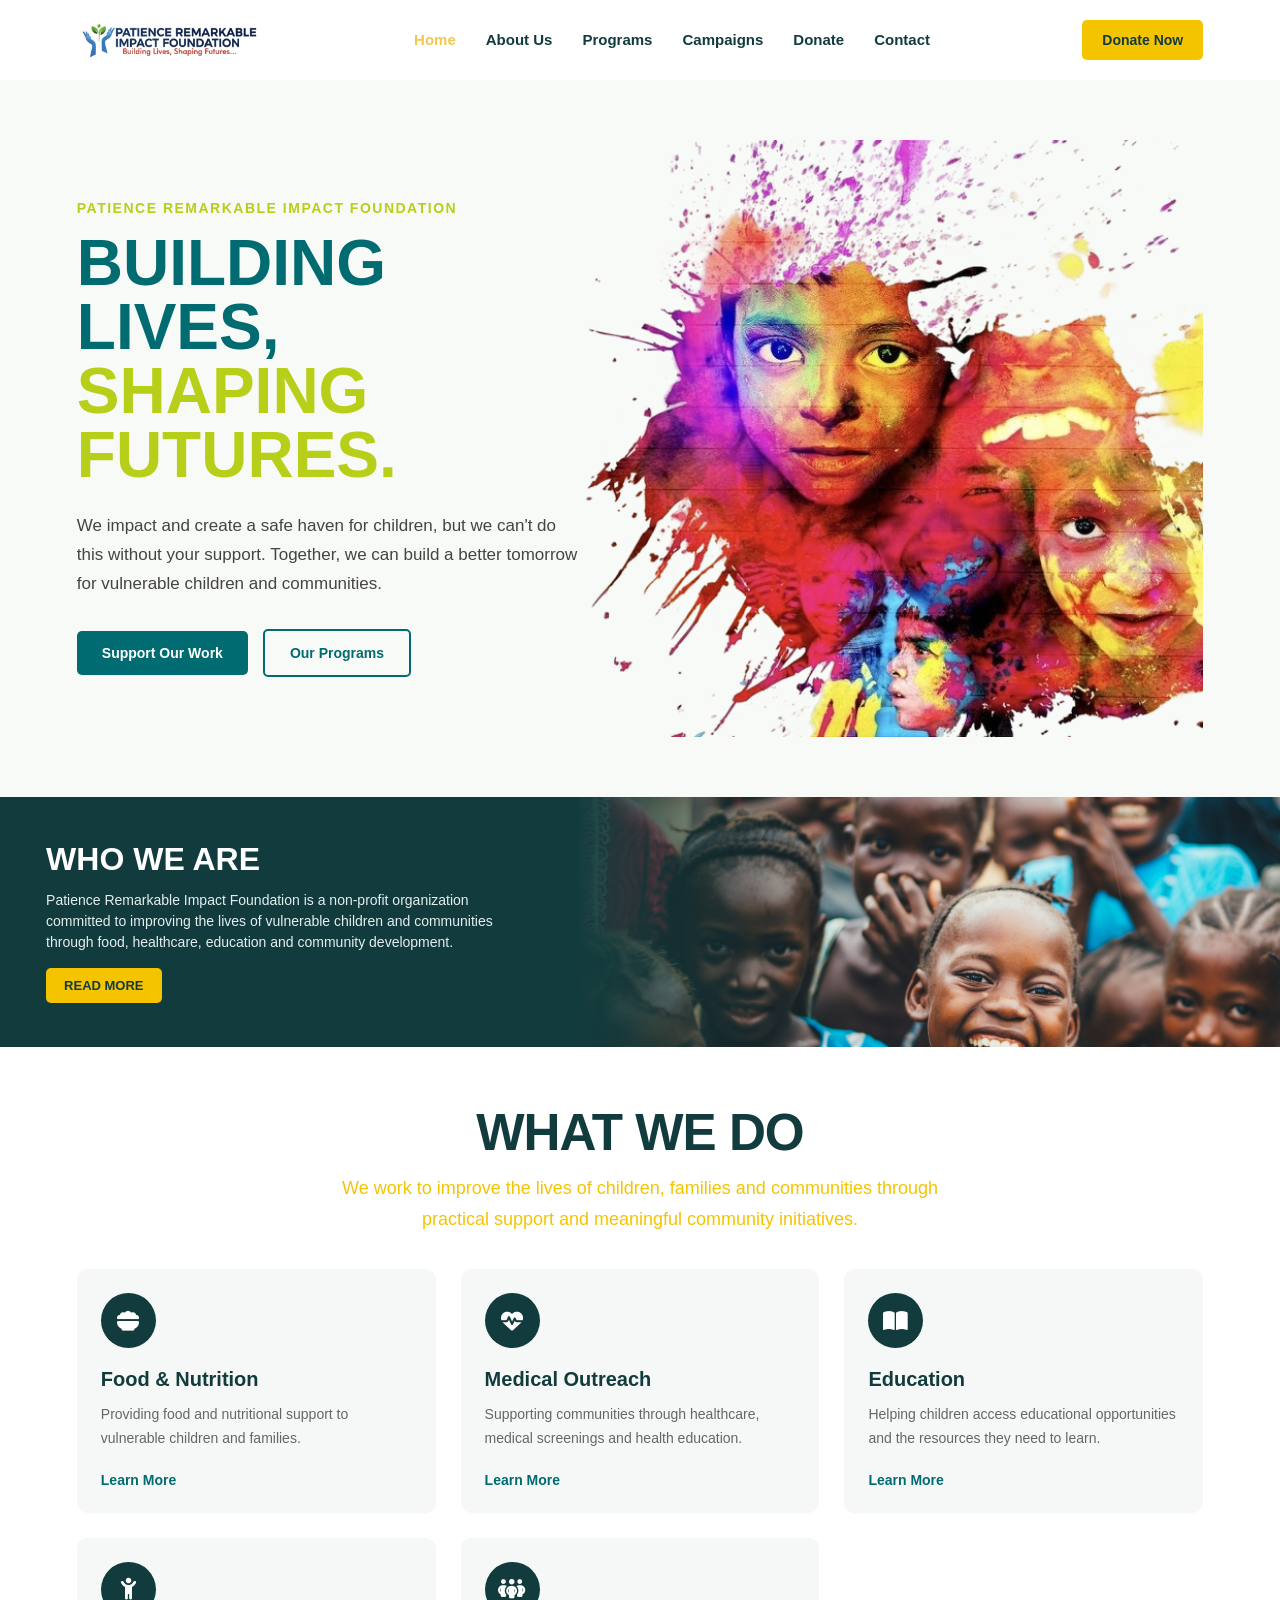
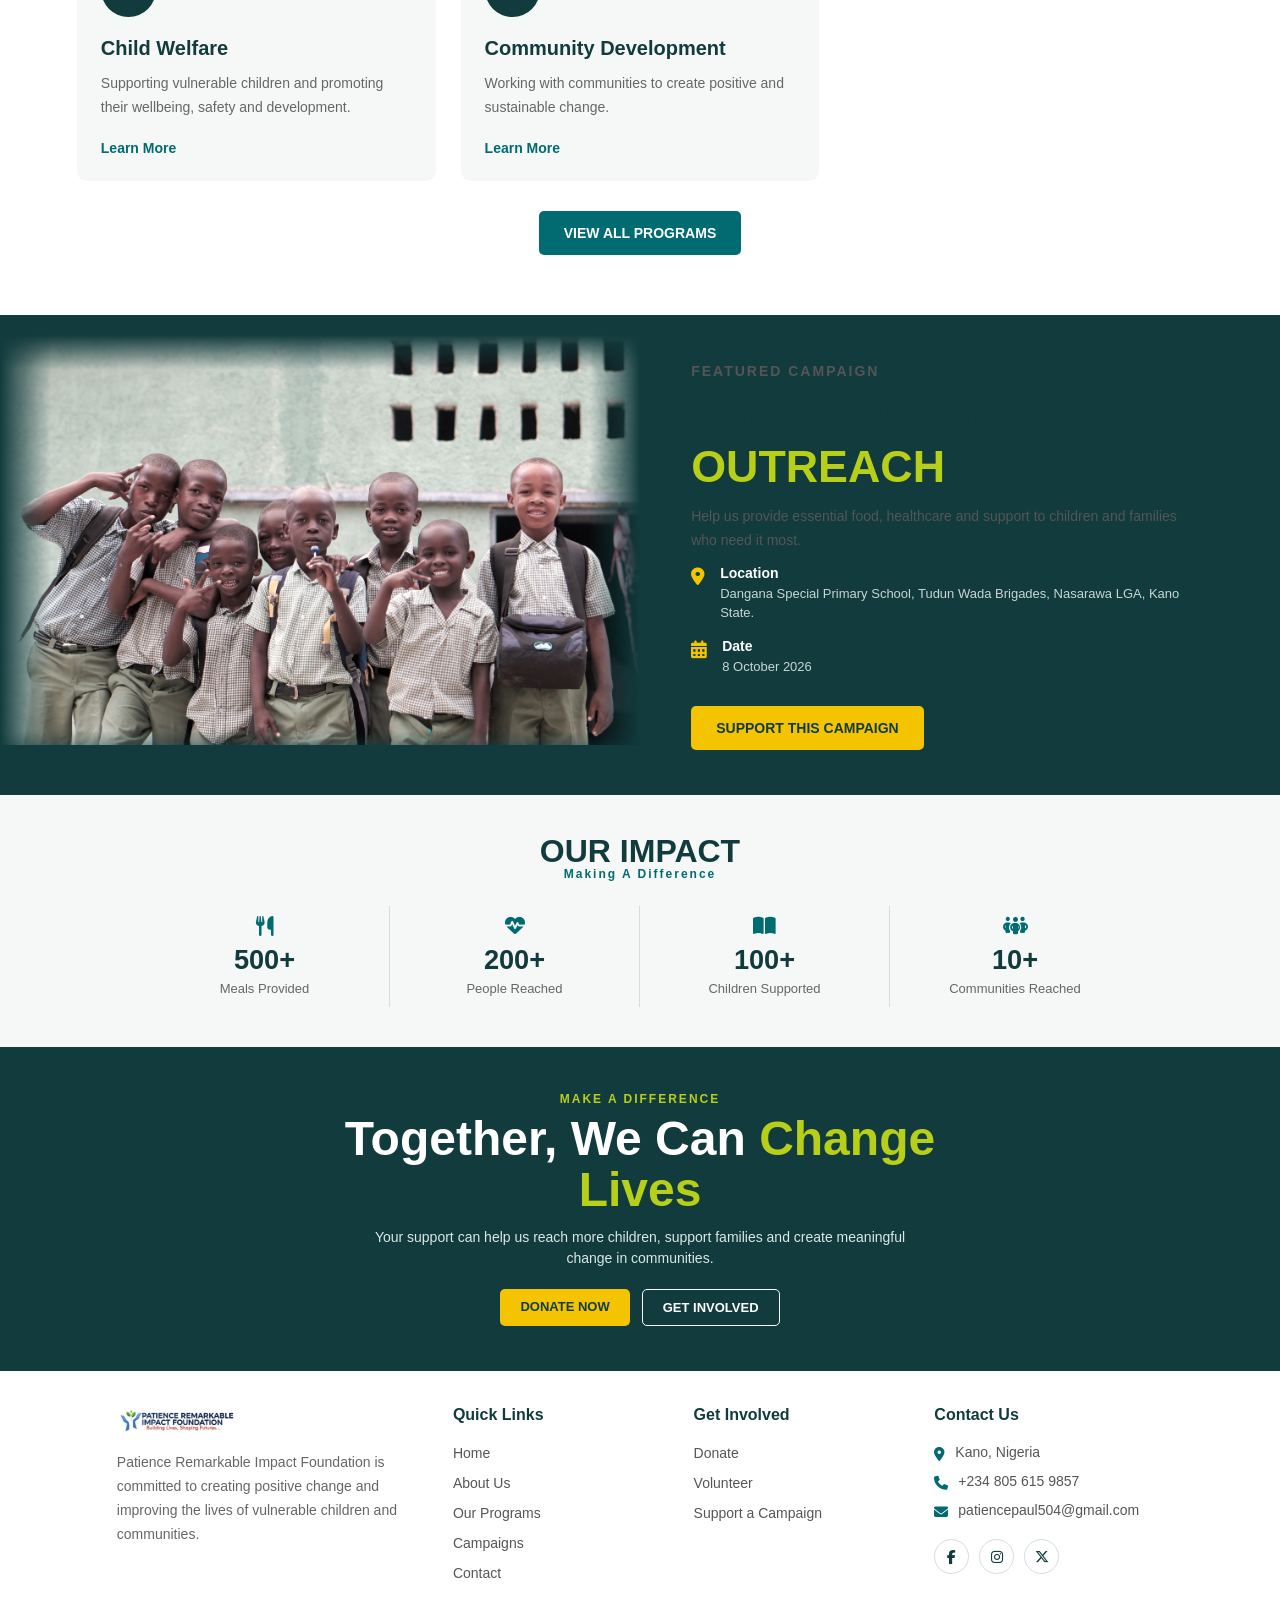
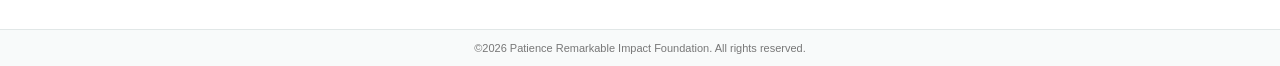
==== index.html @ f5fb13cf "initial website" ====
<!doctype html>
<html lang="en">
  <head>
    <meta charset="UTF-8" />
    <meta name="viewport" content="width=device-width, initial-scale=1.0" />

    <title>Patience Remarkable Impact Foundation</title>

    <meta
      name="description"
      content="Patience Remarkable Impact Foundation works to support vulnerable children and communities through meaningful programs, campaigns, and community initiatives."
    />

    <link rel="stylesheet" href="css/style.css" />

    <link
      rel="stylesheet"
      href="https://cdnjs.cloudflare.com/ajax/libs/font-awesome/6.7.2/css/all.min.css"
    />
  </head>

  <body>
    <header>
      <nav class="navbar">
        <a href="index.html" class="logo">
          <img
            src="images/logo.png"
            alt="Patience Remarkable Impact Foundation logo"
          />
        </a>

        <ul class="nav-links">
          <li><a href="index.html" class="nav-index active">Home</a></li>
          <li><a href="about.html">About Us</a></li>
          <li><a href="programs.html">Programs</a></li>
          <li><a href="campaigns.html">Campaigns</a></li>
          <li><a href="donate.html">Donate</a></li>
          <li><a href="contact.html">Contact</a></li>
        </ul>

        <a href="donate.html" class="donate-btn"> Donate Now </a>

        <button class="menu-toggle" aria-label="Open navigation menu">
          <i class="fa-solid fa-bars"></i>
        </button>
      </nav>
    </header>

    <main>
      <section class="hero">
        <div class="hero-content">
          <p class="hero-subtitle">PATIENCE REMARKABLE IMPACT FOUNDATION</p>

          <h1>
            Building Lives,<br />
            <span>Shaping Futures.</span>
          </h1>

          <p class="hero-text">
            We impact and create a safe haven for children, but we can't do this
            without your support. Together, we can build a better tomorrow for
            vulnerable children and communities.
          </p>

          <div class="hero-buttons">
            <a href="donate.html" class="btn btn-primary"> Support Our Work </a>

            <a href="programs.html" class="btn btn-secondary"> Our Programs </a>
          </div>
        </div>

        <div class="hero-image">
          <img
            src="images/hero-children.png"
            alt="Children supported by Patience Remarkable Impact Foundation"
          />
        </div>
      </section>

      <section class="about-preview">
        <div class="about-content">
          <h2>WHO WE ARE</h2>

          <p>
            Patience Remarkable Impact Foundation is a non-profit organization
            committed to improving the lives of vulnerable children and
            communities through food, healthcare, education and community
            development.
          </p>

          <a href="about.html" class="btn about-btn"> READ MORE </a>
        </div>

        <div class="about-image">
          <img
            src="images/about-children.jpg"
            alt="Children supported by Patience Remarkable Impact Foundation"
          />
        </div>
      </section>
      <section class="programs-preview">
        <div class="section-heading">
          <h2>WHAT WE DO</h2>

          <p>
            We work to improve the lives of children, families and communities
            through practical support and meaningful community initiatives.
          </p>
        </div>

        <div class="programs-grid">
          <article class="program-card">
            <div class="program-icon">
              <i class="fa-solid fa-bowl-food"></i>
            </div>

            <h3>Food & Nutrition</h3>

            <p>
              Providing food and nutritional support to vulnerable children and
              families.
            </p>

            <a href="programs.html"> Learn More </a>
          </article>

          <article class="program-card">
            <div class="program-icon">
              <i class="fa-solid fa-heart-pulse"></i>
            </div>

            <h3>Medical Outreach</h3>

            <p>
              Supporting communities through healthcare, medical screenings and
              health education.
            </p>

            <a href="programs.html"> Learn More </a>
          </article>

          <article class="program-card">
            <div class="program-icon">
              <i class="fa-solid fa-book-open"></i>
            </div>

            <h3>Education</h3>

            <p>
              Helping children access educational opportunities and the
              resources they need to learn.
            </p>

            <a href="programs.html"> Learn More </a>
          </article>

          <article class="program-card">
            <div class="program-icon">
              <i class="fa-solid fa-child-reaching"></i>
            </div>

            <h3>Child Welfare</h3>

            <p>
              Supporting vulnerable children and promoting their wellbeing,
              safety and development.
            </p>

            <a href="programs.html"> Learn More </a>
          </article>

          <article class="program-card">
            <div class="program-icon">
              <i class="fa-solid fa-people-group"></i>
            </div>

            <h3>Community Development</h3>

            <p>
              Working with communities to create positive and sustainable
              change.
            </p>

            <a href="programs.html"> Learn More </a>
          </article>
        </div>

        <div class="programs-button">
          <a href="programs.html" class="btn btn-primary">
            VIEW ALL PROGRAMS
          </a>
        </div>
      </section>
      <section class="campaign-preview">
        <div class="campaign-image">
          <img
            src="images/outreach.jpg"
            alt="Patience Remarkable Impact Foundation outreach"
          />
        </div>

        <div class="campaign-content">
          <p class="campaign-label">FEATURED CAMPAIGN</p>

          <h2>
            Food & Medical
            <span>Outreach</span>
          </h2>

          <p>
            Help us provide essential food, healthcare and support to children
            and families who need it most.
          </p>

          <div class="campaign-details">
            <div class="campaign-detail">
              <i class="fa-solid fa-location-dot"></i>

              <div>
                <strong>Location</strong>
                <p>
                  Dangana Special Primary School, Tudun Wada Brigades, Nasarawa
                  LGA, Kano State.
                </p>
              </div>
            </div>

            <div class="campaign-detail">
              <i class="fa-solid fa-calendar-days"></i>

              <div>
                <strong>Date</strong>
                <p>8 October 2026</p>
              </div>
            </div>
          </div>

          <a href="donate.html" class="btn campaign-btn">
            SUPPORT THIS CAMPAIGN
          </a>
        </div>
      </section>

      <section class="impact-section">
        <div class="impact-heading">
          <h2>OUR IMPACT</h2>

          <p>Making A Difference</p>
        </div>

        <div class="impact-stats">
          <div class="impact-stat">
            <i class="fa-solid fa-utensils"></i>

            <h3>500+</h3>

            <span>Meals Provided</span>
          </div>

          <div class="impact-stat">
            <i class="fa-solid fa-heart-pulse"></i>

            <h3>200+</h3>

            <span>People Reached</span>
          </div>

          <div class="impact-stat">
            <i class="fa-solid fa-book-open"></i>

            <h3>100+</h3>

            <span>Children Supported</span>
          </div>

          <div class="impact-stat">
            <i class="fa-solid fa-people-group"></i>

            <h3>10+</h3>

            <span>Communities Reached</span>
          </div>
        </div>
      </section>

      <section class="cta-section">
        <div class="cta-content">
          <p class="cta-label">MAKE A DIFFERENCE</p>

          <h2>
            Together, We Can
            <span>Change Lives</span>
          </h2>

          <p>
            Your support can help us reach more children, support families and
            create meaningful change in communities.
          </p>

          <div class="cta-buttons">
            <a href="donate.html" class="btn cta-primary"> DONATE NOW </a>

            <a href="contact.html" class="btn cta-secondary"> GET INVOLVED </a>
          </div>
        </div>
      </section>
    </main>

    <footer class="footer">
      <div class="footer-container">
        <!-- ABOUT -->
        <div class="footer-column footer-about">
          <img
            src="images/logo.png"
            alt="Patience Remarkable Impact Foundation"
            class="footer-logo"
          />

          <p>
            Patience Remarkable Impact Foundation is committed to creating
            positive change and improving the lives of vulnerable children and
            communities.
          </p>
        </div>

        <!-- QUICK LINKS -->
        <div class="footer-column">
          <h3>Quick Links</h3>

          <ul>
            <li>
              <a href="index.html">Home</a>
            </li>

            <li>
              <a href="about.html">About Us</a>
            </li>

            <li>
              <a href="programs.html">Our Programs</a>
            </li>

            <li>
              <a href="campaigns.html">Campaigns</a>
            </li>

            <li>
              <a href="contact.html">Contact</a>
            </li>
          </ul>
        </div>

        <!-- GET INVOLVED -->
        <div class="footer-column">
          <h3>Get Involved</h3>

          <ul>
            <li>
              <a href="donate.html">Donate</a>
            </li>

            <li>
              <a href="contact.html">Volunteer</a>
            </li>

            <li>
              <a href="campaigns.html">Support a Campaign</a>
            </li>
          </ul>
        </div>

        <!-- CONTACT -->
        <div class="footer-column">
          <h3>Contact Us</h3>

          <div class="footer-contact">
            <p>
              <i class="fa-solid fa-location-dot"></i>
              Kano, Nigeria
            </p>

            <p>
              <i class="fa-solid fa-phone"></i>
              +234 805 615 9857
            </p>

            <p>
              <i class="fa-solid fa-envelope"></i>
              patiencepaul504@gmail.com
            </p>
          </div>

          <div class="social-links">
            <a href="#" aria-label="Facebook">
              <i class="fa-brands fa-facebook-f"></i>
            </a>

            <a
              href="https://www.instagram.com/thepatienceimpactfoundation?utm_source=qr"
              aria-label="Instagram"
            >
              <i class="fa-brands fa-instagram"></i>
            </a>

            <a href="#" aria-label="Twitter">
              <i class="fa-brands fa-x-twitter"></i>
            </a>
          </div>
        </div>
      </div>

      <!-- COPYRIGHT -->

      <div class="footer-bottom">
        <p>
          ©<span id="current-year"> </span> Patience Remarkable Impact
          Foundation. All rights reserved.
        </p>
      </div>
    </footer>

    <script src="js/script.js"></script>
  </body>
</html>
---- css/style.css ----
/* ================================
   RESET
================================ */

* {
  margin: 0;
  padding: 0;
  box-sizing: border-box;
}

html {
  scroll-behavior: smooth;
}
body {
  font-family: Arial, sans-serif;
  color: #123b3d;
  background-color: #ffffff;
  padding-top: 80px;

  width: 100%;
  min-height: 100vh;

  overflow-x: hidden;
}

a {
  text-decoration: none;
  color: inherit;
}

button,
input,
textarea {
  font: inherit;
}

ul {
  list-style: none;
}

/* ================================
   NAVBAR
================================ */

.navbar {
  width: 100%;
  min-height: 80px;

  display: flex;
  align-items: center;
  justify-content: space-between;

  padding: 10px 6%;

  background-color: #ffffff;
  position: fixed;
  z-index: 1000;
  top: 0;
  left: 0;
}

/* LOGO */

.logo img {
  width: 185px;
  height: auto;
  display: block;
}

/* NAVIGATION LINKS */

.nav-links {
  display: flex;
  align-items: center;
  gap: 30px;
}

.nav-links a {
  font-size: 15px;
  font-weight: 600;
  color: #123b3d;

  transition: color 0.3s ease;
}

.nav-links a:hover {
  color: #b8cf19;
}

.nav-links a.active {
  color: #f2c94c;
}

/* DONATE BUTTON */

.donate-btn {
  padding: 12px 20px;

  background-color: #f5c400;
  color: #123b3d;

  font-size: 14px;
  font-weight: 700;

  border-radius: 5px;

  transition: 0.3s ease;
}

.donate-btn:hover {
  background-color: #123b3d;
  color: #ffffff;
}

/* ================================
   HERO SECTION
================================ */

.hero {
  min-height: 650px;

  display: grid;
  grid-template-columns: 45% 55%;
  align-items: center;

  padding: 60px 6%;

  background-color: #f8faf7;

  overflow: hidden;
}

/* HERO CONTENT */

.hero-content {
  max-width: 600px;
}

.hero-subtitle {
  margin-bottom: 15px;

  color: #b8cf19;

  font-size: 14px;
  font-weight: 700;
  letter-spacing: 1.5px;
}

.hero h1 {
  margin-bottom: 25px;

  color: #006b70;

  font-size: clamp(3rem, 5vw, 5rem);
  line-height: 1;
  text-transform: uppercase;
}

.hero h1 span {
  color: #b8cf19;
}

.hero-text {
  max-width: 520px;

  margin-bottom: 30px;

  color: #444;

  font-size: 17px;
  line-height: 1.7;
}

/* HERO BUTTONS */

.hero-buttons {
  display: flex;
  gap: 15px;
  align-items: center;
}

.btn {
  display: inline-block;

  padding: 14px 25px;

  border-radius: 5px;

  font-size: 14px;
  font-weight: 700;

  transition: 0.3s ease;
}

.btn-primary {
  background-color: #006b70;
  color: #ffffff;
}

.btn-primary:hover {
  background-color: #123b3d;
}

.btn-secondary {
  border: 2px solid #006b70;
  color: #006b70;
}

.btn-secondary:hover {
  background-color: #006b70;
  color: #ffffff;
}

/* HERO IMAGE */

.hero-image {
  height: 100%;

  display: flex;
  align-items: center;
  justify-content: center;
}

.hero-image img {
  width: 100%;
  max-width: 650px;

  display: block;

  object-fit: contain;
}

/* ================================
   WHO WE ARE
================================ */
.about-preview {
  display: grid;
  grid-template-columns: 45% 55%;
  align-items: stretch;

  background-color: #123b3d;

  overflow: hidden;
}

/* TEXT */
.about-content {
  padding: 30px 8%;
  display: flex;
  flex-direction: column;
  justify-content: center;
}

.about-content h2 {
  margin-bottom: 12px;

  color: #ffffff;

  font-size: 2rem;
  font-weight: 900;
}

.about-content p {
  max-width: 500px;

  margin-bottom: 15px;

  color: #e5eeee;

  font-size: 14px;
  line-height: 1.5;
}

/* BUTTON */

.about-btn {
  width: fit-content;

  padding: 10px 18px;

  background-color: #f5c400;
  color: #123b3d;

  font-size: 13px;
}

.about-btn:hover {
  background-color: #b8cf19;
}

/* IMAGE */
.about-image {
  position: relative;
  height: 250px;
  overflow: hidden;
}

.about-image::before {
  content: "";

  position: absolute;
  top: 0;
  left: 0;

  width: 35%;
  height: 100%;

  background: linear-gradient(to right, #123b3d, transparent);

  z-index: 1;
}

.about-image img {
  width: 100%;
  height: 100%;

  display: block;

  object-fit: cover;
}

/* ================================
   PROGRAMS PREVIEW
================================ */

.programs-preview {
  padding: 60px 6%;
  background-color: #ffffff;
}

/* SECTION HEADING */

.section-heading {
  max-width: 750px;
  margin: 0 auto 35px;
  text-align: center;
}

.section-heading h2 {
  margin-bottom: 15px;

  color: #123b3d;

  font-size: clamp(2.2rem, 4vw, 3.5rem);
  font-weight: 900;
  line-height: 1;
  letter-spacing: -1px;
  text-transform: uppercase;
}

.section-heading p {
  max-width: 600px;
  margin: 0 auto;

  color: #f5c400;

  font-size: 18px;
  line-height: 1.7;
}

/* PROGRAM GRID */

.programs-grid {
  display: grid;

  grid-template-columns: repeat(3, 1fr);

  gap: 25px;

  max-width: 1200px;

  margin: 0 auto;
}

/* PROGRAM CARD */

.program-card {
  padding: 24px;

  background-color: #f5f8f6;

  border-radius: 10px;

  transition:
    transform 0.3s ease,
    box-shadow 0.3s ease;
}

.program-card:hover {
  transform: translateY(-6px);

  box-shadow: 0 12px 30px rgba(18, 59, 61, 0.12);
}

/* ICON */

.program-icon {
  width: 55px;
  height: 55px;

  display: flex;
  align-items: center;
  justify-content: center;

  margin-bottom: 20px;

  background-color: #123b3d;

  border-radius: 50%;

  color: #ffffff;

  font-size: 22px;
}

/* CARD CONTENT */

.program-card h3 {
  margin-bottom: 12px;

  color: #123b3d;

  font-size: 20px;
}

.program-card p {
  margin-bottom: 20px;

  color: #666;

  font-size: 14px;
  line-height: 1.7;
}

/* CARD LINK */

.program-card a {
  color: #006b70;

  font-size: 14px;
  font-weight: 700;

  transition: color 0.3s ease;
}

.program-card a:hover {
  color: #b8cf19;
}

/* VIEW ALL BUTTON */

.programs-button {
  margin-top: 30px;

  text-align: center;
}

/* ================================
   FEATURED CAMPAIGN
================================ */

.campaign-preview {
  display: grid;
  grid-template-columns: 50% 50%;

  background-color: #123b3d;

  overflow: hidden;
}

/* IMAGE */

.campaign-image {
  height: 500px;
  position: relative;
  overflow: hidden;
}

.campaign-image img {
  width: 100%;
  height: 100%;
  margin-top: 20px;

  display: block;

  object-fit: cover;

  -webkit-mask-image:
    linear-gradient(
      to right,
      transparent 0%,
      black 8%,
      black 92%,
      transparent 100%
    ),
    linear-gradient(
      to bottom,
      transparent 0%,
      black 8%,
      black 92%,
      transparent 100%
    );

  -webkit-mask-composite: intersect;

  mask-image:
    linear-gradient(
      to right,
      transparent 0%,
      black 8%,
      black 92%,
      transparent 100%
    ),
    linear-gradient(
      to bottom,
      transparent 0%,
      black 8%,
      black 92%,
      transparent 100%
    );

  mask-composite: intersect;
}

/* CONTENT */

.campaign-content {
  display: flex;
  flex-direction: column;
  justify-content: center;

  padding: 50px 8%;
}

.campaign-label {
  margin-bottom: 12px;

  color: #b8cf19;

  font-size: 14px;
  font-weight: 800;
  letter-spacing: 2px;
}

.campaign-content h2 {
  margin-bottom: 20px;

  color: #ffffff;

  font-size: clamp(2.2rem, 4vw, 3.5rem);
  font-weight: 900;
  line-height: 1;
  text-transform: uppercase;
}

.campaign-content h2 span {
  color: #b8cf19;
}

.campaign-content > p {
  max-width: 500px;

  margin-bottom: 25px;

  color: #dce7e7;

  font-size: 15px;
  line-height: 1.7;
}

/* DETAILS */

.campaign-details {
  display: flex;
  flex-direction: column;
  gap: 15px;

  margin-bottom: 30px;
}

.campaign-detail {
  display: flex;
  align-items: flex-start;
  gap: 15px;
}

.campaign-detail > i {
  margin-top: 3px;

  color: #f5c400;

  font-size: 18px;
}

.campaign-detail strong {
  display: block;

  margin-bottom: 3px;

  color: #ffffff;

  font-size: 14px;
}

.campaign-detail p {
  color: #c8d5d5;

  font-size: 13px;
  line-height: 1.5;
}

/* BUTTON */

.campaign-btn {
  width: fit-content;

  background-color: #f5c400;
  color: #123b3d;
}

.campaign-btn:hover {
  background-color: #b8cf19;
}
/* ================================
   OUR IMPACT
================================ */

.impact-section {
  padding: 40px 6%;

  background-color: #f5f8f6;
}

/* HEADING */

.impact-heading {
  margin-bottom: 25px;

  text-align: center;
}

.impact-heading p {
  margin-bottom: 5px;

  color: #006b70;

  font-size: 12px;
  font-weight: 800;
  letter-spacing: 2px;
}

.impact-heading h2 {
  color: #123b3d;

  font-size: 2rem;
  font-weight: 900;
  line-height: 1;
  text-transform: uppercase;
}

/* STATS */

.impact-stats {
  display: grid;
  grid-template-columns: repeat(4, 1fr);

  max-width: 1000px;

  margin: 0 auto;
}

/* STAT */

.impact-stat {
  padding: 10px 20px;

  text-align: center;

  border-right: 1px solid #d5dddd;
}

.impact-stat:last-child {
  border-right: none;
}

.impact-stat i {
  margin-bottom: 8px;

  color: #006b70;

  font-size: 20px;
}

.impact-stat h3 {
  margin-bottom: 3px;

  color: #123b3d;

  font-size: 1.7rem;
  font-weight: 900;
}

.impact-stat span {
  color: #666;

  font-size: 13px;
}
/* ================================
   CALL TO ACTION
================================ */

.cta-section {
  padding: 45px 6%;

  background-color: #123b3d;

  text-align: center;
}

.cta-content {
  max-width: 700px;
  margin: 0 auto;
}

/* LABEL */

.cta-label {
  margin-bottom: 8px;

  color: #b8cf19;

  font-size: 12px;
  font-weight: 800;
  letter-spacing: 2px;
}

/* HEADING */

.cta-content h2 {
  margin-bottom: 12px;

  color: #ffffff;

  font-size: clamp(2rem, 4vw, 3rem);
  font-weight: 900;
  line-height: 1.05;
}

.cta-content h2 span {
  color: #b8cf19;
}

/* DESCRIPTION */

.cta-content > p:not(.cta-label) {
  max-width: 550px;

  margin: 0 auto 20px;

  color: #dce7e7;

  font-size: 14px;
  line-height: 1.5;
}

/* BUTTONS */

.cta-buttons {
  display: flex;
  justify-content: center;
  gap: 12px;
}

.cta-primary,
.cta-secondary {
  padding: 10px 20px;

  font-size: 13px;
}

.cta-primary {
  background-color: #f5c400;
  color: #123b3d;
}

.cta-primary:hover {
  background-color: #b8cf19;
}

.cta-secondary {
  border: 1px solid #ffffff;

  background-color: transparent;
  color: #ffffff;
}

.cta-secondary:hover {
  background-color: #ffffff;
  color: #123b3d;
}
/* ================================
   FOOTER
================================ */

.footer {
  background-color: #ffffff;
  color: #123b3d;
}

/* MAIN FOOTER */

.footer-container {
  display: grid;

  grid-template-columns: 1.5fr 1fr 1fr 1.2fr;

  gap: 50px;

  max-width: 1200px;

  margin: 0 auto;

  padding: 35px 6%;
}

/* LOGO */

.footer-logo {
  width: 120px;
  margin-bottom: 12px;
}

/* ABOUT */

.footer-about p {
  max-width: 300px;

  color: #666666;

  font-size: 14px;
  line-height: 1.7;
}

/* HEADINGS */

.footer-column h3 {
  margin-bottom: 20px;

  color: #123b3d;

  font-size: 16px;
  font-weight: 800;
}

/* LINKS */

.footer-column ul {
  padding: 0;
  margin: 0;

  list-style: none;
}

.footer-column li {
  margin-bottom: 12px;
}

.footer-column a {
  color: #555555;

  font-size: 14px;

  transition: color 0.3s ease;
}

.footer-column a:hover {
  color: #006b70;
}

/* CONTACT */

.footer-contact p {
  display: flex;
  align-items: flex-start;

  gap: 10px;

  margin-bottom: 12px;

  color: #555555;

  font-size: 14px;
}

.footer-contact i {
  margin-top: 3px;

  color: #006b70;
}

/* SOCIAL LINKS */

.social-links {
  display: flex;

  gap: 10px;

  margin-top: 20px;
}

.social-links a {
  width: 35px;
  height: 35px;

  display: flex;
  align-items: center;
  justify-content: center;

  border: 1px solid #d5dddd;
  border-radius: 50%;

  color: #123b3d;
}

.social-links a:hover {
  background-color: #006b70;

  border-color: #006b70;

  color: #ffffff;
}

/* COPYRIGHT */

.footer-bottom {
  padding: 12px 6%;

  border-top: 1px solid #e1e7e7;

  background-color: #f8fafa;

  text-align: center;
}

.footer-bottom p {
  color: #777777;

  font-size: 11px;
}

/* ================================
   ABOUT PAGE HERO
================================ */

.about-hero {
  min-height: 260px;

  display: flex;
  align-items: center;
  justify-content: center;

  padding: 45px 6%;

  background-color: #123b3d;

  text-align: center;
}

.about-hero-content {
  max-width: 700px;
}

.about-hero-content > p:first-child {
  margin-bottom: 10px;

  color: #b8cf19;

  font-size: 13px;
  font-weight: 800;
  letter-spacing: 2px;
}

.about-hero h1 {
  margin-bottom: 12px;

  color: #ffffff;

  font-size: clamp(2.5rem, 5vw, 4rem);
  font-weight: 900;
  line-height: 1;
  text-transform: uppercase;
}

.about-hero-content > p:last-child {
  color: #dce7e7;

  font-size: 14px;
  line-height: 1.6;
}

/* ================================
   FOUNDATION STORY
================================ */

.foundation-story {
  padding: 65px 6%;

  background-color: #ffffff;
}

.foundation-story-content {
  max-width: 900px;

  margin: 0 auto;
}

.foundation-story .section-label {
  margin-bottom: 10px;

  color: #006b70;

  font-size: 13px;
  font-weight: 800;
  letter-spacing: 2px;
}

.foundation-story h2 {
  max-width: 700px;

  margin-bottom: 30px;

  color: #123b3d;

  font-size: clamp(2.2rem, 4vw, 3.5rem);
  font-weight: 900;
  line-height: 1.05;
}

.foundation-story h2 span {
  color: #006b70;
}

.foundation-story-content > p:not(.section-label) {
  margin-bottom: 18px;

  color: #555555;

  font-size: 16px;
  line-height: 1.85;
}

/* ================================
   MISSION & VISION
================================ */

.mission-vision {
  display: grid;
  grid-template-columns: repeat(2, 1fr);

  gap: 25px;

  padding: 55px 6%;

  background-color: #f5f8f6;
}

.mission-box,
.vision-box {
  display: flex;
  align-items: flex-start;

  gap: 20px;

  padding: 30px;

  background-color: #ffffff;

  border-radius: 8px;
}

.mission-icon {
  width: 50px;
  height: 50px;

  flex-shrink: 0;

  display: flex;
  align-items: center;
  justify-content: center;

  background-color: #123b3d;

  border-radius: 50%;

  color: #ffffff;

  font-size: 18px;
}

.mission-box .section-label,
.vision-box .section-label {
  margin-bottom: 5px;

  color: #006b70;

  font-size: 12px;
  font-weight: 800;
  letter-spacing: 1.5px;
}

.mission-box h2,
.vision-box h2 {
  margin-bottom: 10px;

  color: #123b3d;

  font-size: 24px;
  font-weight: 900;
}

.mission-box p:last-child,
.vision-box p:last-child {
  color: #666666;

  font-size: 14px;
  line-height: 1.7;
}

/* ================================
   FOUNDATION VALUES
================================ */

.foundation-values {
  padding: 60px 6%;

  background-color: #ffffff;
}

.foundation-values .section-heading {
  margin-bottom: 35px;

  text-align: center;
}

.foundation-values .section-label {
  margin-bottom: 8px;

  color: #006b70;

  font-size: 12px;
  font-weight: 800;
  letter-spacing: 2px;
}

.foundation-values .section-heading h2 {
  margin-bottom: 10px;

  color: #123b3d;

  font-size: clamp(2.2rem, 4vw, 3.2rem);
  font-weight: 900;
  text-transform: uppercase;
}

.foundation-values .section-heading > p:last-child {
  color: #666666;

  font-size: 14px;
}

/* VALUES LIST */

.values-list {
  display: grid;
  grid-template-columns: repeat(2, 1fr);

  gap: 0;

  max-width: 1000px;

  margin: 0 auto;
}

.value-item {
  display: flex;
  align-items: flex-start;

  gap: 20px;

  padding: 25px;

  border-bottom: 1px solid #e1e7e7;
}

.value-item span {
  color: #b8cf19;

  font-size: 14px;
  font-weight: 900;
}

.value-item h3 {
  margin-bottom: 7px;

  color: #123b3d;

  font-size: 18px;
  font-weight: 800;
}

.value-item p {
  color: #666666;

  font-size: 13px;
  line-height: 1.6;
}

/* ================================
   BOARD OF TRUSTEES
================================ */

.trustees-section {
  padding: 60px 6%;

  background-color: #f5f8f6;
}

.trustees-section .section-heading {
  max-width: 700px;

  margin: 0 auto 40px;

  text-align: center;
}

.trustees-section .section-label {
  margin-bottom: 8px;

  color: #006b70;

  font-size: 12px;
  font-weight: 800;
  letter-spacing: 2px;
}

.trustees-section .section-heading h2 {
  margin-bottom: 12px;

  color: #123b3d;

  font-size: clamp(2.2rem, 4vw, 3.2rem);
  font-weight: 900;
  text-transform: uppercase;
}

.trustees-section .section-heading > p:last-child {
  color: #666666;

  font-size: 14px;
  line-height: 1.7;
}

/* TRUSTEE GRID */

.trustees-grid {
  display: grid;
  grid-template-columns: repeat(3, 1fr);

  gap: 25px;

  max-width: 1000px;

  margin: 0 auto;
}

.trustee-card {
  overflow: hidden;

  background-color: #ffffff;

  border-radius: 8px;
}

.trustee-image {
  height: 280px;
}

.trustee-image img {
  width: 100%;
  height: 100%;

  display: block;

  object-fit: cover;
}

.trustee-info {
  padding: 18px 20px;
}

.trustee-info h3 {
  margin-bottom: 5px;

  color: #123b3d;

  font-size: 17px;
  font-weight: 800;
}

.trustee-info p {
  color: #006b70;

  font-size: 13px;
  font-weight: 600;
}

/* ================================
   PROGRAMS PAGE HERO
================================ */

.programs-hero {
  min-height: 260px;

  display: flex;
  align-items: center;
  justify-content: center;

  padding: 45px 6%;

  background-color: #123b3d;

  text-align: center;
}

.programs-hero-content {
  max-width: 700px;
}

.programs-hero-content > p:first-child {
  margin-bottom: 10px;

  color: #b8cf19;

  font-size: 13px;
  font-weight: 800;
  letter-spacing: 2px;
}

.programs-hero h1 {
  margin-bottom: 12px;

  color: #ffffff;

  font-size: clamp(2.5rem, 5vw, 4rem);
  font-weight: 900;
  line-height: 1;
  text-transform: uppercase;
}

.programs-hero-content > p:last-child {
  color: #dce7e7;

  font-size: 14px;
  line-height: 1.6;
}

/* ================================
   PROGRAMS INTRO
================================ */

.programs-intro {
  max-width: 850px;

  margin: 0 auto;

  padding: 60px 6%;

  text-align: center;
}

.programs-intro .section-label {
  margin-bottom: 8px;

  color: #006b70;

  font-size: 12px;
  font-weight: 800;
  letter-spacing: 2px;
}

.programs-intro h2 {
  margin-bottom: 15px;

  color: #123b3d;

  font-size: clamp(2.2rem, 4vw, 3.3rem);
  font-weight: 900;
  line-height: 1.05;
}

.programs-intro h2 span {
  color: #006b70;
}

.programs-intro > p:last-child {
  max-width: 700px;

  margin: 0 auto;

  color: #666666;

  font-size: 15px;
  line-height: 1.7;
}

/* ================================
   PROGRAM DETAIL
================================ */

.program-detail {
  display: grid;
  grid-template-columns: 1fr 1fr;

  align-items: center;

  min-height: 430px;

  background-color: #f5f8f6;
}

.program-detail:nth-of-type(even) {
  background-color: #ffffff;
}

/* IMAGE */

.program-detail-image {
  height: 430px;
}

.program-detail-image img {
  width: 100%;
  height: 100%;

  display: block;

  object-fit: cover;
}

/* CONTENT */

.program-detail-content {
  max-width: 600px;

  padding: 45px 8%;
}

.program-detail-reverse .program-detail-image {
  order: 2;
}

.program-detail-reverse .program-detail-content {
  order: 1;
}

.program-number {
  display: inline-block;

  margin-bottom: 10px;

  color: #b8cf19;

  font-size: 14px;
  font-weight: 900;
}

.program-detail-content h2 {
  margin-bottom: 18px;

  color: #123b3d;

  font-size: clamp(2rem, 3.5vw, 3rem);
  font-weight: 900;
  line-height: 1.05;
}

.program-detail-content p {
  margin-bottom: 14px;

  color: #555555;

  font-size: 14px;
  line-height: 1.7;
}

/* PROGRAM LIST */

.program-detail-content ul {
  padding: 0;
  margin: 20px 0 0;

  list-style: none;
}

.program-detail-content li {
  display: flex;
  align-items: center;

  gap: 10px;

  margin-bottom: 9px;

  color: #123b3d;

  font-size: 13px;
  font-weight: 600;
}

.program-detail-content li i {
  color: #006b70;

  font-size: 12px;
}

/* ================================
   CAMPAIGNS PAGE HERO
================================ */

.campaigns-hero {
  min-height: 260px;

  display: flex;
  align-items: center;
  justify-content: center;

  padding: 45px 6%;

  background-color: #123b3d;

  text-align: center;
}

.campaigns-hero-content {
  max-width: 700px;
}

.campaigns-hero-content > p:first-child {
  margin-bottom: 10px;

  color: #b8cf19;

  font-size: 13px;
  font-weight: 800;
  letter-spacing: 2px;
}

.campaigns-hero h1 {
  margin-bottom: 12px;

  color: #ffffff;

  font-size: clamp(2.5rem, 5vw, 4rem);
  font-weight: 900;
  line-height: 1;
  text-transform: uppercase;
}

.campaigns-hero-content > p:last-child {
  color: #dce7e7;

  font-size: 14px;
  line-height: 1.6;
}

/* ================================
   FEATURED CAMPAIGN
================================ */

.featured-campaign {
  display: grid;

  grid-template-columns: 1fr 1fr;

  align-items: center;

  background-color: #ffffff;
}

/* IMAGE */

.campaign-image {
  height: 430px;
}

.campaign-image img {
  width: 100%;
  height: 100%;

  display: block;

  object-fit: cover;
}

/* CONTENT */

.campaign-content {
  max-width: 600px;

  padding: 45px 8%;
}

.campaign-status {
  display: inline-block;

  margin-bottom: 12px;

  padding: 6px 10px;

  background-color: #eef5d2;

  color: #006b70;

  font-size: 11px;
  font-weight: 800;
  letter-spacing: 1px;
}

.campaign-content h2 {
  margin-bottom: 15px;

  color: #123b3d;

  font-size: clamp(2rem, 3.5vw, 3rem);
  font-weight: 900;
  line-height: 1.05;
}

.campaign-date {
  display: flex;
  align-items: center;

  gap: 8px;

  margin-bottom: 18px;

  color: #006b70;

  font-size: 13px;
  font-weight: 700;
}

.campaign-content > p {
  margin-bottom: 12px;

  color: #555555;

  font-size: 14px;
  line-height: 1.7;
}

/* BUTTONS */

.campaign-actions {
  display: flex;

  gap: 10px;

  margin-top: 22px;
}

.campaign-actions .cta-primary,
.campaign-actions .cta-secondary {
  padding: 10px 16px;

  font-size: 12px;
}

/* ================================
   HOW YOU CAN HELP
================================ */

.campaign-help {
  padding: 60px 6%;

  background-color: #f5f8f6;
}

.campaign-help .section-heading {
  max-width: 650px;

  margin: 0 auto 35px;

  text-align: center;
}

.campaign-help .section-label {
  margin-bottom: 8px;

  color: #006b70;

  font-size: 12px;
  font-weight: 800;
  letter-spacing: 2px;
}

.campaign-help .section-heading h2 {
  margin-bottom: 10px;

  color: #123b3d;

  font-size: clamp(2.2rem, 4vw, 3.2rem);
  font-weight: 900;
  text-transform: uppercase;
}

.campaign-help .section-heading > p:last-child {
  color: #666666;

  font-size: 14px;
}

/* HELP CARDS */

.help-grid {
  display: grid;

  grid-template-columns: repeat(3, 1fr);

  gap: 20px;

  max-width: 1000px;

  margin: 0 auto;
}

.help-card {
  padding: 30px 25px;

  background-color: #ffffff;

  border-radius: 8px;

  text-align: center;
}

.help-card > i {
  margin-bottom: 15px;

  color: #006b70;

  font-size: 25px;
}

.help-card h3 {
  margin-bottom: 10px;

  color: #123b3d;

  font-size: 18px;
  font-weight: 800;
}

.help-card p {
  margin-bottom: 18px;

  color: #666666;

  font-size: 13px;
  line-height: 1.6;
}

.help-card a {
  color: #006b70;

  font-size: 13px;
  font-weight: 800;
}

.help-card a:hover {
  color: #123b3d;
}

/* ================================
   DONATE PAGE HERO
================================ */

.donate-hero {
  min-height: 280px;

  display: flex;
  align-items: center;
  justify-content: center;

  padding: 45px 6%;

  background-color: #123b3d;

  text-align: center;
}

.donate-hero-content {
  max-width: 750px;
}

.donate-hero-content > p:first-child {
  margin-bottom: 10px;

  color: #b8cf19;

  font-size: 13px;
  font-weight: 800;
  letter-spacing: 2px;
}

.donate-hero h1 {
  margin-bottom: 15px;

  color: #ffffff;

  font-size: clamp(2.5rem, 5vw, 4rem);
  font-weight: 900;
  line-height: 1.05;
}

.donate-hero h1 span {
  color: #b8cf19;
}

.donate-hero-content > p:last-child {
  color: #dce7e7;

  font-size: 14px;
  line-height: 1.6;
}

/* ================================
   DONATION INTRO
================================ */

.donate-intro {
  padding: 60px 6%;

  background-color: #ffffff;
}

.donate-intro-content {
  max-width: 800px;

  margin: 0 auto;

  text-align: center;
}

.donate-intro .section-label {
  margin-bottom: 8px;

  color: #006b70;

  font-size: 12px;
  font-weight: 800;
  letter-spacing: 2px;
}

.donate-intro h2 {
  margin-bottom: 15px;

  color: #123b3d;

  font-size: clamp(2.2rem, 4vw, 3.2rem);
  font-weight: 900;
  line-height: 1.05;
}

.donate-intro h2 span {
  color: #006b70;
}

.donate-intro-content > p:last-child {
  color: #666666;

  font-size: 15px;
  line-height: 1.7;
}

/* ================================
   WAYS TO GIVE
================================ */

.ways-to-give {
  padding: 55px 6%;

  background-color: #f5f8f6;
}

.ways-to-give .section-heading {
  margin-bottom: 35px;

  text-align: center;
}

.ways-to-give .section-label {
  margin-bottom: 8px;

  color: #006b70;

  font-size: 12px;
  font-weight: 800;
  letter-spacing: 2px;
}

.ways-to-give .section-heading h2 {
  color: #123b3d;

  font-size: clamp(2.2rem, 4vw, 3.2rem);
  font-weight: 900;
  text-transform: uppercase;
}

/* DONATION CARDS */

.donation-options {
  display: grid;

  grid-template-columns: repeat(3, 1fr);

  gap: 20px;

  max-width: 1050px;

  margin: 0 auto;
}

.donation-card {
  padding: 30px 25px;

  background-color: #ffffff;

  border-radius: 8px;

  text-align: center;
}

.donation-icon {
  width: 50px;
  height: 50px;

  display: flex;
  align-items: center;
  justify-content: center;

  margin: 0 auto 15px;

  background-color: #123b3d;

  border-radius: 50%;

  color: #ffffff;

  font-size: 18px;
}

.donation-card h3 {
  margin-bottom: 10px;

  color: #123b3d;

  font-size: 18px;
  font-weight: 800;
}

.donation-card > p {
  margin-bottom: 18px;

  color: #666666;

  font-size: 13px;
  line-height: 1.6;
}

/* BANK DETAILS */

.bank-details {
  padding: 15px;

  background-color: #f5f8f6;

  text-align: left;
}

.bank-details p {
  margin-bottom: 7px;

  color: #555555;

  font-size: 12px;
}

.bank-details p:last-child {
  margin-bottom: 0;
}

.bank-details strong {
  color: #123b3d;
}

/* DONATION LINKS */

.donation-link {
  color: #006b70;

  font-size: 13px;
  font-weight: 800;
}

.donation-link:hover {
  color: #123b3d;
}

.donation-link i {
  margin-left: 5px;
}

/* ================================
   DONATION MESSAGE
================================ */

.donation-message {
  padding: 45px 6%;

  background-color: #123b3d;

  text-align: center;
}

.donation-message-content {
  max-width: 650px;

  margin: 0 auto;
}

.donation-message-content > i {
  margin-bottom: 12px;

  color: #b8cf19;

  font-size: 25px;
}

.donation-message h2 {
  margin-bottom: 10px;

  color: #ffffff;

  font-size: clamp(1.8rem, 3vw, 2.5rem);
  font-weight: 900;
}

.donation-message p {
  color: #dce7e7;

  font-size: 14px;
  line-height: 1.6;
}
/* ================================
   CONTACT PAGE HERO
================================ */

.contact-hero {
  min-height: 260px;

  display: flex;
  align-items: center;
  justify-content: center;

  padding: 45px 6%;

  background-color: #123b3d;

  text-align: center;
}

.contact-hero-content {
  max-width: 700px;
}

.contact-hero-content > p:first-child {
  margin-bottom: 10px;

  color: #b8cf19;

  font-size: 13px;
  font-weight: 800;
  letter-spacing: 2px;
}

.contact-hero h1 {
  margin-bottom: 12px;

  color: #ffffff;

  font-size: clamp(2.5rem, 5vw, 4rem);
  font-weight: 900;
  line-height: 1;
  text-transform: uppercase;
}

.contact-hero-content > p:last-child {
  color: #dce7e7;

  font-size: 14px;
  line-height: 1.6;
}

/* ================================
   CONTACT SECTION
================================ */

.contact-section {
  display: grid;

  grid-template-columns: 0.9fr 1.1fr;

  gap: 70px;

  max-width: 1150px;

  margin: 0 auto;

  padding: 65px 6%;

  background-color: #ffffff;
}

/* CONTACT INFORMATION */

.contact-info .section-label {
  margin-bottom: 8px;

  color: #006b70;

  font-size: 12px;
  font-weight: 800;
  letter-spacing: 2px;
}

.contact-info h2 {
  margin-bottom: 18px;

  color: #123b3d;

  font-size: clamp(2.2rem, 4vw, 3.2rem);
  font-weight: 900;
  line-height: 1.05;
}

.contact-info h2 span {
  color: #006b70;
}

.contact-description {
  max-width: 500px;

  margin-bottom: 30px;

  color: #666666;

  font-size: 14px;
  line-height: 1.7;
}

/* CONTACT ITEMS */

.contact-item {
  display: flex;
  align-items: center;

  gap: 15px;

  margin-bottom: 20px;
}

.contact-icon {
  width: 42px;
  height: 42px;

  flex-shrink: 0;

  display: flex;
  align-items: center;
  justify-content: center;

  background-color: #123b3d;

  border-radius: 50%;

  color: #ffffff;

  font-size: 15px;
}

.contact-item h3 {
  margin-bottom: 3px;

  color: #123b3d;

  font-size: 14px;
  font-weight: 800;
}

.contact-item p {
  color: #666666;

  font-size: 13px;
}

/* SOCIAL */

.contact-social {
  margin-top: 25px;
}

.contact-social > h3 {
  margin-bottom: 10px;

  color: #123b3d;

  font-size: 14px;
  font-weight: 800;
}

/* ================================
   CONTACT FORM
================================ */

.contact-form-wrapper {
  padding: 35px;

  background-color: #f5f8f6;

  border-radius: 8px;
}

.contact-form h2 {
  margin-bottom: 25px;

  color: #123b3d;

  font-size: 24px;
  font-weight: 900;
}

/* FORM GROUP */

.form-group {
  margin-bottom: 17px;
}

.form-group label {
  display: block;

  margin-bottom: 6px;

  color: #123b3d;

  font-size: 13px;
  font-weight: 700;
}

.form-group input,
.form-group textarea {
  width: 100%;

  padding: 11px 13px;

  border: 1px solid #d5dddd;
  border-radius: 4px;

  outline: none;

  background-color: #ffffff;

  color: #123b3d;

  font-family: inherit;
  font-size: 13px;

  transition: border-color 0.3s ease;
}

.form-group textarea {
  resize: vertical;
}

.form-group input:focus,
.form-group textarea:focus {
  border-color: #006b70;
}

.form-group input::placeholder,
.form-group textarea::placeholder {
  color: #999999;
}

/* SUBMIT BUTTON */

.contact-submit {
  width: 100%;

  display: flex;
  align-items: center;
  justify-content: center;

  gap: 8px;

  padding: 12px 20px;

  border: none;

  background-color: #123b3d;

  color: #ffffff;

  font-family: inherit;
  font-size: 12px;
  font-weight: 800;

  cursor: pointer;

  transition: background-color 0.3s ease;
}

.contact-submit:hover {
  background-color: #006b70;
}

.menu-toggle {
  display: none;

  border: none;

  background: none;

  color: #123b3d;

  font-size: 22px;

  cursor: pointer;
}
/* =================================
   RESPONSIVE DESIGN
================================= */

@media (max-width: 768px) {
  /* ================================
       NAVBAR
    ================================= */

  .navbar {
    padding: 12px 5%;
  }

  .nav-container {
    position: relative;

    display: flex;
    align-items: center;
    justify-content: space-between;
  }

  .menu-toggle {
    display: block;

    border: none;
    background: none;

    color: #123b3d;

    font-size: 22px;

    cursor: pointer;
  }

  .nav-links {
    position: absolute;

    top: 80px;
    left: 0;

    width: 100%;

    display: none;
    flex-direction: column;

    padding: 12px 5%;

    background-color: #ffffff;

    box-shadow: 0 8px 20px rgba(0, 0, 0, 0.08);
  }

  .nav-links.active {
    display: flex;
  }

  .nav-links a {
    width: 100%;

    padding: 11px 0;

    text-align: left;
  }

  /* ================================
       HERO SECTIONS
    ================================= */
  .hero-image {
    display: none;
  }

  .about-hero,
  .programs-hero,
  .campaigns-hero,
  .donate-hero,
  .contact-hero {
    min-height: 220px;

    padding: 40px 6%;
  }

  .about-hero h1,
  .programs-hero h1,
  .campaigns-hero h1,
  .donate-hero h1,
  .contact-hero h1 {
    font-size: clamp(2.2rem, 10vw, 3rem);
  }

  /* ================================
       ABOUT PAGE
    ================================= */

  .foundation-story {
    padding: 45px 6%;
  }

  .foundation-story h2 {
    font-size: 2.2rem;
  }

  .mission-vision {
    grid-template-columns: 1fr;

    padding: 45px 6%;
  }

  .foundation-values {
    padding: 45px 6%;
  }

  .values-list {
    grid-template-columns: 1fr;
  }

  .trustees-section {
    padding: 45px 6%;
  }

  .trustees-grid {
    grid-template-columns: 1fr;

    max-width: 400px;
  }

  .trustee-image {
    height: 300px;
  }

  /* ================================
       PROGRAMS PAGE
    ================================= */

  .programs-intro {
    padding: 45px 6%;
  }

  .program-detail {
    grid-template-columns: 1fr;

    min-height: auto;
  }

  .program-detail-image {
    height: 280px;
  }

  .program-detail-content {
    max-width: none;

    padding: 35px 6%;
  }

  .program-detail-reverse .program-detail-image {
    order: 1;
  }

  .program-detail-reverse .program-detail-content {
    order: 2;
  }

  /* ================================
       CAMPAIGNS PAGE
    ================================= */

  .featured-campaign {
    grid-template-columns: 1fr;
  }

  .campaign-image {
    height: 280px;
  }

  .campaign-content {
    max-width: none;

    padding: 35px 6%;
  }

  .campaign-actions {
    flex-direction: column;
  }

  .campaign-actions .btn {
    width: 100%;

    text-align: center;
  }

  .campaign-help {
    padding: 45px 6%;
  }

  .help-grid {
    grid-template-columns: 1fr;

    max-width: 400px;
  }

  /* ================================
       DONATE PAGE
    ================================= */

  .donate-intro {
    padding: 45px 6%;
  }

  .ways-to-give {
    padding: 45px 6%;
  }

  .donation-options {
    grid-template-columns: 1fr;

    max-width: 400px;
  }

  .donation-message {
    padding: 40px 6%;
  }

  /* ================================
       CONTACT PAGE
    ================================= */

  .contact-section {
    grid-template-columns: 1fr;

    gap: 40px;

    padding: 45px 6%;
  }

  .contact-form-wrapper {
    padding: 25px 20px;
  }

  /* ================================
       CTA
    ================================= */

  .cta-section {
    padding: 45px 6%;
  }

  .cta-buttons {
    flex-direction: column;

    align-items: stretch;
  }

  .cta-buttons .btn {
    width: 100%;

    text-align: center;
  }

  /* ================================
       FOOTER
    ================================= */

  .footer {
    padding: 40px 6%;
  }

  .footer-container {
    grid-template-columns: 1fr;

    gap: 30px;
  }

  .footer-about p {
    max-width: none;
  }

  /* ================================
       HOMEPAGE: HERO
    ================================= */

  .hero {
    grid-template-columns: 1fr;

    min-height: auto;

    padding: 40px 6%;

    gap: 30px;
  }

  .hero-image {
    order: -1;
  }

  .hero-image img {
    max-width: 320px;
  }

  .hero-buttons {
    flex-wrap: wrap;
  }

  /* ================================
       HOMEPAGE: WHO WE ARE
    ================================= */

  .about-preview {
    grid-template-columns: 1fr;
  }

  .about-image {
    height: 220px;

    order: -1;
  }

  /* ================================
       HOMEPAGE: PROGRAMS GRID
    ================================= */

  .programs-grid {
    grid-template-columns: 1fr;

    max-width: 400px;

    margin: 0 auto;
  }

  /* ================================
       HOMEPAGE: FEATURED CAMPAIGN
    ================================= */

  .campaign-preview {
    grid-template-columns: 1fr;
  }

  /* ================================
       HOMEPAGE: IMPACT STATS
    ================================= */

  .impact-stats {
    grid-template-columns: repeat(2, 1fr);

    row-gap: 20px;
  }

  .impact-stat {
    border-right: 1px solid #d5dddd;
    border-bottom: 1px solid #d5dddd;
  }

  .impact-stat:nth-child(2n) {
    border-right: none;
  }

  .impact-stat:nth-last-child(-n + 2) {
    border-bottom: none;
  }
}

/* =================================
   EXTRA SMALL PHONES
================================= */

@media (max-width: 420px) {
  .impact-stats {
    grid-template-columns: 1fr;
  }

  .impact-stat {
    border-right: none !important;
    border-bottom: 1px solid #d5dddd;
  }

  .impact-stat:last-child {
    border-bottom: none;
  }

  .hero-buttons {
    flex-direction: column;
    align-items: stretch;
  }

  .hero-buttons .btn {
    text-align: center;
  }
}
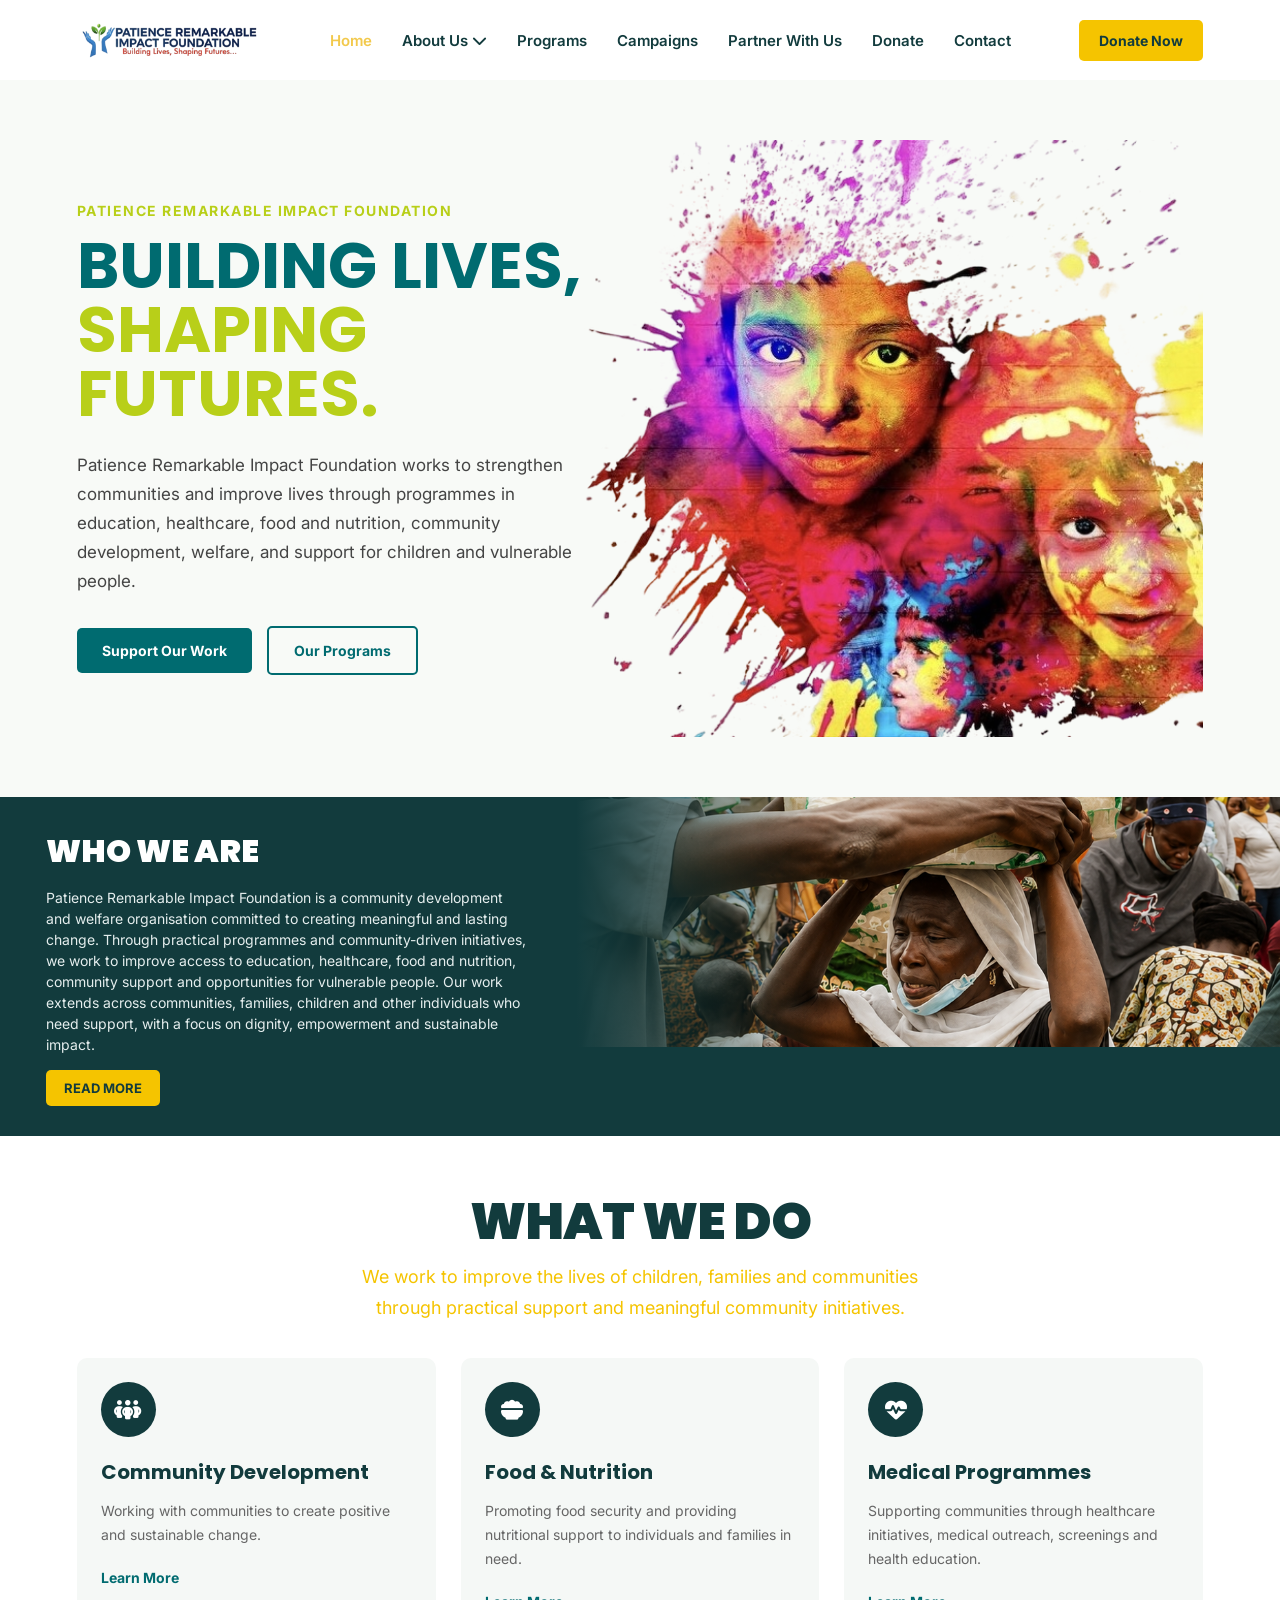
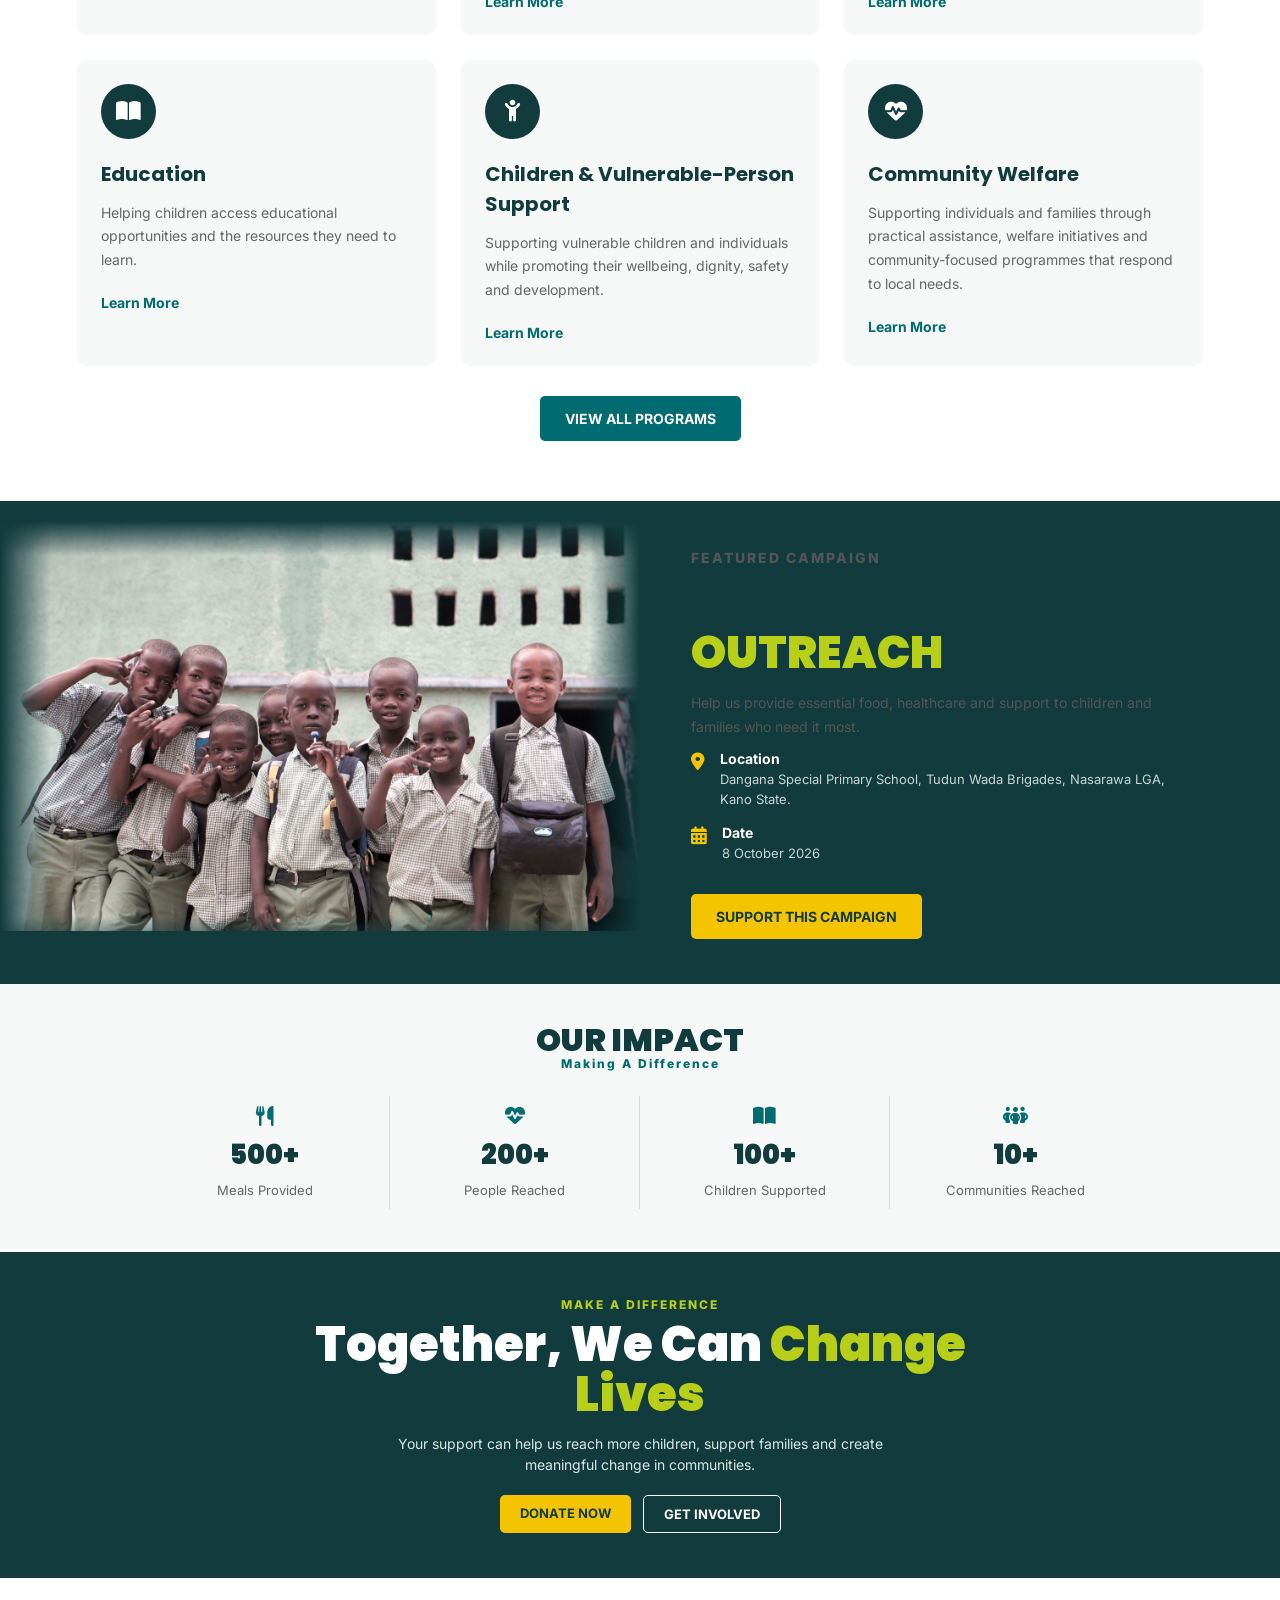
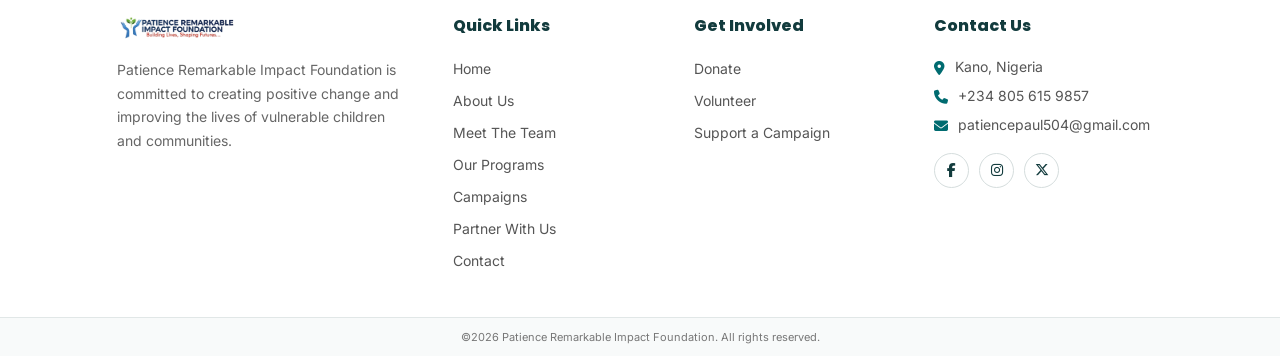
==== commit 1cfaf870: "added partner with us and meet the team page" ====
--- a/index.html
+++ b/index.html
@@ -16,6 +16,12 @@
     <link
       rel="stylesheet"
       href="https://cdnjs.cloudflare.com/ajax/libs/font-awesome/6.7.2/css/all.min.css"
+    />
+    <link rel="preconnect" href="https://fonts.googleapis.com" />
+    <link rel="preconnect" href="https://fonts.gstatic.com" crossorigin />
+    <link
+      href="https://fonts.googleapis.com/css2?family=Inter:wght@400;500;600;700&family=Poppins:wght@600;700;800;900&display=swap"
+      rel="stylesheet"
     />
   </head>
 
@@ -31,9 +37,25 @@
 
         <ul class="nav-links">
           <li><a href="index.html" class="nav-index active">Home</a></li>
-          <li><a href="about.html">About Us</a></li>
+          <li class="dropdown">
+            <a href="about.html">
+              About Us
+              <i class="fa-solid fa-chevron-down"></i>
+            </a>
+
+            <ul class="dropdown-menu">
+              <li>
+                <a href="about.html">Who We Are</a>
+              </li>
+
+              <li>
+                <a href="team.html">Meet Our Team</a>
+              </li>
+            </ul>
+          </li>
           <li><a href="programs.html">Programs</a></li>
           <li><a href="campaigns.html">Campaigns</a></li>
+          <li><a href="partner.html">Partner With Us</a></li>
           <li><a href="donate.html">Donate</a></li>
           <li><a href="contact.html">Contact</a></li>
         </ul>
@@ -57,9 +79,10 @@
           </h1>
 
           <p class="hero-text">
-            We impact and create a safe haven for children, but we can't do this
-            without your support. Together, we can build a better tomorrow for
-            vulnerable children and communities.
+            Patience Remarkable Impact Foundation works to strengthen
+            communities and improve lives through programmes in education,
+            healthcare, food and nutrition, community development, welfare, and
+            support for children and vulnerable people.
           </p>
 
           <div class="hero-buttons">
@@ -82,10 +105,14 @@
           <h2>WHO WE ARE</h2>
 
           <p>
-            Patience Remarkable Impact Foundation is a non-profit organization
-            committed to improving the lives of vulnerable children and
-            communities through food, healthcare, education and community
-            development.
+            Patience Remarkable Impact Foundation is a community development and
+            welfare organisation committed to creating meaningful and lasting
+            change. Through practical programmes and community-driven
+            initiatives, we work to improve access to education, healthcare,
+            food and nutrition, community support and opportunities for
+            vulnerable people. Our work extends across communities, families,
+            children and other individuals who need support, with a focus on
+            dignity, empowerment and sustainable impact.
           </p>
 
           <a href="about.html" class="btn about-btn"> READ MORE </a>
@@ -111,14 +138,29 @@
         <div class="programs-grid">
           <article class="program-card">
             <div class="program-icon">
+              <i class="fa-solid fa-people-group"></i>
+            </div>
+
+            <h3>Community Development</h3>
+
+            <p>
+              Working with communities to create positive and sustainable
+              change.
+            </p>
+
+            <a href="programs.html"> Learn More </a>
+          </article>
+
+          <article class="program-card">
+            <div class="program-icon">
               <i class="fa-solid fa-bowl-food"></i>
             </div>
 
             <h3>Food & Nutrition</h3>
 
             <p>
-              Providing food and nutritional support to vulnerable children and
-              families.
+              Promoting food security and providing nutritional support to
+              individuals and families in need.
             </p>
 
             <a href="programs.html"> Learn More </a>
@@ -129,11 +171,11 @@
               <i class="fa-solid fa-heart-pulse"></i>
             </div>
 
-            <h3>Medical Outreach</h3>
-
-            <p>
-              Supporting communities through healthcare, medical screenings and
-              health education.
+            <h3>Medical Programmes</h3>
+
+            <p>
+              Supporting communities through healthcare initiatives, medical
+              outreach, screenings and health education.
             </p>
 
             <a href="programs.html"> Learn More </a>
@@ -159,32 +201,32 @@
               <i class="fa-solid fa-child-reaching"></i>
             </div>
 
-            <h3>Child Welfare</h3>
-
-            <p>
-              Supporting vulnerable children and promoting their wellbeing,
-              safety and development.
-            </p>
-
-            <a href="programs.html"> Learn More </a>
-          </article>
-
-          <article class="program-card">
-            <div class="program-icon">
-              <i class="fa-solid fa-people-group"></i>
-            </div>
-
-            <h3>Community Development</h3>
-
-            <p>
-              Working with communities to create positive and sustainable
-              change.
-            </p>
-
-            <a href="programs.html"> Learn More </a>
-          </article>
-        </div>
-
+            <h3>Children & Vulnerable-Person Support</h3>
+
+            <p>
+              Supporting vulnerable children and individuals while promoting
+              their wellbeing, dignity, safety and development.
+            </p>
+
+            <a href="programs.html"> Learn More </a>
+          </article>
+
+          <article class="program-card">
+            <div class="program-icon">
+              <i class="fa-solid fa-heart-pulse"></i>
+            </div>
+
+            <h3>Community Welfare</h3>
+
+            <p>
+              Supporting individuals and families through practical assistance,
+              welfare initiatives and community-focused programmes that respond
+              to local needs.
+            </p>
+
+            <a href="programs.html"> Learn More </a>
+          </article>
+        </div>
         <div class="programs-button">
           <a href="programs.html" class="btn btn-primary">
             VIEW ALL PROGRAMS
@@ -337,11 +379,19 @@
             </li>
 
             <li>
+              <a href="team.html">Meet The Team</a>
+            </li>
+
+            <li>
               <a href="programs.html">Our Programs</a>
             </li>
 
             <li>
               <a href="campaigns.html">Campaigns</a>
+            </li>
+
+            <li>
+              <a href="partner.html">Partner With Us</a>
             </li>
 
             <li>
--- a/css/style.css
+++ b/css/style.css
@@ -12,7 +12,7 @@
   scroll-behavior: smooth;
 }
 body {
-  font-family: Arial, sans-serif;
+  font-family: "Inter", Arial, sans-serif;
   color: #123b3d;
   background-color: #ffffff;
   padding-top: 80px;
@@ -36,6 +36,15 @@
 
 ul {
   list-style: none;
+}
+
+h1,
+h2,
+h3,
+h4,
+h5,
+h6 {
+  font-family: "Poppins", Arial, sans-serif;
 }
 
 /* ================================
@@ -1215,103 +1224,125 @@
   line-height: 1.6;
 }
 
-/* ================================
-   BOARD OF TRUSTEES
-================================ */
-
-.trustees-section {
-  padding: 60px 6%;
-
-  background-color: #f5f8f6;
-}
-
-.trustees-section .section-heading {
-  max-width: 700px;
-
-  margin: 0 auto 40px;
+/* ABOUT US DROPDOWN */
+
+.dropdown {
+  position: relative;
+}
+
+.dropdown-menu {
+  position: absolute;
+  top: 100%;
+  left: 0;
+
+  min-width: 190px;
+  padding: 10px 0;
+
+  background: #ffffff;
+  box-shadow: 0 8px 20px rgba(0, 0, 0, 0.08);
+
+  list-style: none;
+
+  opacity: 0;
+  visibility: hidden;
+  transform: translateY(10px);
+
+  transition:
+    opacity 0.25s ease,
+    visibility 0.25s ease,
+    transform 0.25s ease;
+
+  z-index: 1000;
+}
+
+/* Show dropdown when hovering About Us */
+
+.dropdown:hover .dropdown-menu {
+  opacity: 1;
+  visibility: visible;
+  transform: translateY(0);
+}
+
+.dropdown-menu li {
+  width: 100%;
+}
+
+.dropdown-menu a {
+  display: block;
+  padding: 12px 18px;
+  white-space: nowrap;
+}
+
+.dropdown-menu a:hover {
+  background: #f5f5f5;
+}
+
+/* =========================
+   MEET OUR TEAM PAGE
+========================= */
+
+.team-hero {
+  min-height: 55vh;
+  padding: 120px 8%;
+  background: #123b3d;
+  color: #ffffff;
+}
+
+.team-hero h1 {
+  font-size: clamp(3rem, 7vw, 5.5rem);
+  line-height: 1;
 
   text-align: center;
 }
 
-.trustees-section .section-label {
-  margin-bottom: 8px;
-
-  color: #006b70;
-
-  font-size: 12px;
-  font-weight: 800;
-  letter-spacing: 2px;
-}
-
-.trustees-section .section-heading h2 {
-  margin-bottom: 12px;
-
-  color: #123b3d;
-
-  font-size: clamp(2.2rem, 4vw, 3.2rem);
-  font-weight: 900;
-  text-transform: uppercase;
-}
-
-.trustees-section .section-heading > p:last-child {
-  color: #666666;
-
-  font-size: 14px;
-  line-height: 1.7;
-}
-
-/* TRUSTEE GRID */
-
-.trustees-grid {
+/* TEAM SECTION */
+
+.team-section {
+  padding: 50px 8%;
+  background: #123b3d;
+}
+
+.team-heading {
+  max-width: 750px;
+  margin: 0 auto 60px;
+  text-align: center;
+  color: #ffff;
+}
+
+.team-heading > p:last-child {
+  line-height: 1.8;
+  color: #c9c6c6;
+  margin-top: 10px;
+}
+
+/* TEAM GRID */
+
+.team-grid {
+  max-width: 1100px;
+  margin: 0 auto;
   display: grid;
   grid-template-columns: repeat(3, 1fr);
-
-  gap: 25px;
-
-  max-width: 1000px;
-
-  margin: 0 auto;
-}
-
-.trustee-card {
+  gap: 30px;
+}
+
+.team-card {
+  background: #f5f5f5;
   overflow: hidden;
-
-  background-color: #ffffff;
-
-  border-radius: 8px;
-}
-
-.trustee-image {
-  height: 280px;
-}
-
-.trustee-image img {
-  width: 100%;
-  height: 100%;
-
-  display: block;
-
-  object-fit: cover;
-}
-
-.trustee-info {
-  padding: 18px 20px;
-}
-
-.trustee-info h3 {
-  margin-bottom: 5px;
-
-  color: #123b3d;
-
-  font-size: 17px;
-  font-weight: 800;
-}
-
-.trustee-info p {
-  color: #006b70;
-
-  font-size: 13px;
-  font-weight: 600;
+}
+
+.team-image {
+  height: 330px;
+  background: #eeeeee;
+}
+
+.team-info {
+  padding: 22px;
+  text-align: center;
+}
+
+.team-info h3 {
+  margin: 0;
+  font-size: 1.1rem;
 }
 
 /* ================================
@@ -1421,8 +1452,6 @@
   display: grid;
   grid-template-columns: 1fr 1fr;
 
-  align-items: center;
-
   min-height: 430px;
 
   background-color: #f5f8f6;
@@ -1435,7 +1464,7 @@
 /* IMAGE */
 
 .program-detail-image {
-  height: 430px;
+  height: 450px;
 }
 
 .program-detail-image img {
@@ -1778,6 +1807,213 @@
 
 .help-card a:hover {
   color: #123b3d;
+}
+
+/* =========================
+   PARTNER WITH US PAGE
+========================= */
+
+.partner-hero {
+  min-height: 65vh;
+  display: flex;
+  align-items: center;
+  padding: 120px 8%;
+  background: #123b3d;
+  color: #ffffff;
+}
+
+.partner-hero-content {
+  max-width: 850px;
+}
+
+.partner-hero .hero-subtitle {
+  margin: 0;
+  font-size: 0.85rem;
+  font-weight: 700;
+  letter-spacing: 2px;
+}
+
+.partner-hero h1 {
+  font-size: clamp(3rem, 7vw, 6rem);
+  line-height: 1;
+  margin: 20px 0 30px;
+}
+
+.partner-hero h1 span {
+  display: block;
+}
+
+.partner-hero-content > p:last-child {
+  max-width: 700px;
+  margin: 0;
+  line-height: 1.8;
+  font-size: 1.05rem;
+}
+
+/* =========================
+   WHY PARTNER WITH US
+========================= */
+
+.partner-intro {
+  display: grid;
+  grid-template-columns: 1fr 1fr;
+  align-items: center;
+  gap: 70px;
+  padding: 100px 8%;
+  background: #ffffff;
+}
+
+.partner-intro-image {
+  width: 100%;
+  height: 500px;
+  overflow: hidden;
+}
+
+.partner-intro-image img {
+  width: 100%;
+  height: 100%;
+  object-fit: cover;
+  display: block;
+}
+
+.partner-intro-content {
+  max-width: 600px;
+}
+
+.partner-intro-content .section-label {
+  margin-bottom: 15px;
+}
+
+.partner-intro-content h2 {
+  font-size: clamp(2rem, 4vw, 3.5rem);
+  line-height: 1.1;
+  margin: 0 0 30px;
+}
+
+.partner-intro-content h2 span {
+  display: block;
+}
+
+.partner-intro-content p:not(.section-label) {
+  line-height: 1.8;
+  margin-bottom: 20px;
+}
+
+/* =========================
+   WAYS TO PARTNER
+========================= */
+
+.partnership-options {
+  padding: 90px 8%;
+  background: #ffffff;
+}
+
+.partnership-options .section-heading {
+  max-width: 750px;
+  margin: 0 auto 55px;
+  text-align: center;
+}
+
+.partnership-options .section-heading p:last-child {
+  line-height: 1.8;
+}
+
+.partnership-list {
+  max-width: 1000px;
+  margin: 0 auto;
+  border-top: 1px solid #dddddd;
+}
+
+.partnership-item {
+  display: grid;
+  grid-template-columns: 70px 1fr 30px;
+  align-items: center;
+  gap: 25px;
+  padding: 30px 10px;
+  border-bottom: 1px solid #dddddd;
+  text-decoration: none;
+  color: inherit;
+  transition:
+    padding 0.3s ease,
+    background-color 0.3s ease;
+}
+
+.partnership-item:hover {
+  padding-left: 20px;
+  padding-right: 20px;
+  background-color: #f8f8f8;
+}
+
+.partnership-icon {
+  width: 55px;
+  height: 55px;
+  display: flex;
+  align-items: center;
+  justify-content: center;
+  border-radius: 50%;
+  background-color: #123b3d;
+  color: #ffffff;
+  font-size: 20px;
+}
+
+.partnership-text h3 {
+  margin: 0 0 8px;
+  font-size: 1.2rem;
+}
+
+.partnership-text p {
+  margin: 0;
+  max-width: 700px;
+  line-height: 1.7;
+  color: #666666;
+}
+
+.partnership-arrow {
+  font-size: 18px;
+  transition: transform 0.3s ease;
+}
+
+.partnership-item:hover .partnership-arrow {
+  transform: translateX(6px);
+}
+
+/* =========================
+   LET'S WORK TOGETHER
+========================= */
+
+.partner-collaboration {
+  padding: 100px 8%;
+  background: #123b3d;
+  color: #ffffff;
+}
+
+.partner-collaboration-content {
+  max-width: 850px;
+  margin: 0 auto;
+  text-align: center;
+}
+
+.partner-collaboration-content .cta-label {
+  margin-bottom: 15px;
+}
+
+.partner-collaboration-content h2 {
+  font-size: clamp(2rem, 5vw, 3.5rem);
+  line-height: 1.1;
+  margin: 0 0 25px;
+}
+
+.partner-collaboration-content h2 span {
+  display: block;
+}
+
+.partner-collaboration-content p:last-child {
+  max-width: 700px;
+  margin: 0 auto;
+  line-height: 1.8;
+}
+.cta-section {
+  border-top: 3px solid #ffff;
 }
 
 /* ================================
@@ -2461,17 +2697,59 @@
     grid-template-columns: 1fr;
   }
 
-  .trustees-section {
-    padding: 45px 6%;
-  }
-
-  .trustees-grid {
+  /* ================================
+      ABOUT US DROP-DOWN MENU
+    ================================= */
+
+  .dropdown-menu {
+    position: static;
+
+    display: none;
+
+    width: 100%;
+
+    padding: 0;
+
+    box-shadow: none;
+
+    background: #f8f8f8;
+
+    opacity: 1;
+    visibility: visible;
+    transform: none;
+  }
+
+  .dropdown.open .dropdown-menu {
+    display: block;
+  }
+
+  .dropdown-menu a {
+    padding: 12px 20px;
+  }
+
+  /* ================================
+       TEAM PAGE
+    ================================= */
+
+  .team-hero {
+    min-height: 55vh;
+    padding: 100px 5%;
+  }
+
+  .team-hero h1 {
+    font-size: clamp(2.7rem, 12vw, 4rem);
+  }
+
+  .team-section {
+    padding: 70px 5%;
+  }
+
+  .team-grid {
     grid-template-columns: 1fr;
-
-    max-width: 400px;
-  }
-
-  .trustee-image {
+    gap: 25px;
+  }
+
+  .team-image {
     height: 300px;
   }
 
@@ -2544,6 +2822,64 @@
 
     max-width: 400px;
   }
+  /* ================================
+       PARTNER PAGE
+    ================================= */
+
+  .partner-hero {
+    min-height: 60vh;
+    padding: 100px 5%;
+  }
+
+  .partner-hero h1 {
+    font-size: clamp(2.7rem, 12vw, 4rem);
+  }
+
+  .partner-intro {
+    grid-template-columns: 1fr;
+    gap: 40px;
+    padding: 70px 5%;
+  }
+
+  .partner-intro-image {
+    height: 350px;
+  }
+
+  .partner-intro-content {
+    max-width: 100%;
+  }
+
+  .partnership-options {
+    padding: 70px 5%;
+  }
+
+  .partnership-item {
+    grid-template-columns: 50px 1fr 20px;
+    gap: 15px;
+    padding: 25px 5px;
+  }
+
+  .partnership-icon {
+    width: 45px;
+    height: 45px;
+    font-size: 16px;
+  }
+
+  .partnership-text h3 {
+    font-size: 1.05rem;
+  }
+
+  .partnership-text p {
+    font-size: 0.9rem;
+  }
+
+  .partnership-arrow {
+    font-size: 14px;
+  }
+
+  .partner-collaboration {
+    padding: 70px 5%;
+  }
 
   /* ================================
        DONATE PAGE
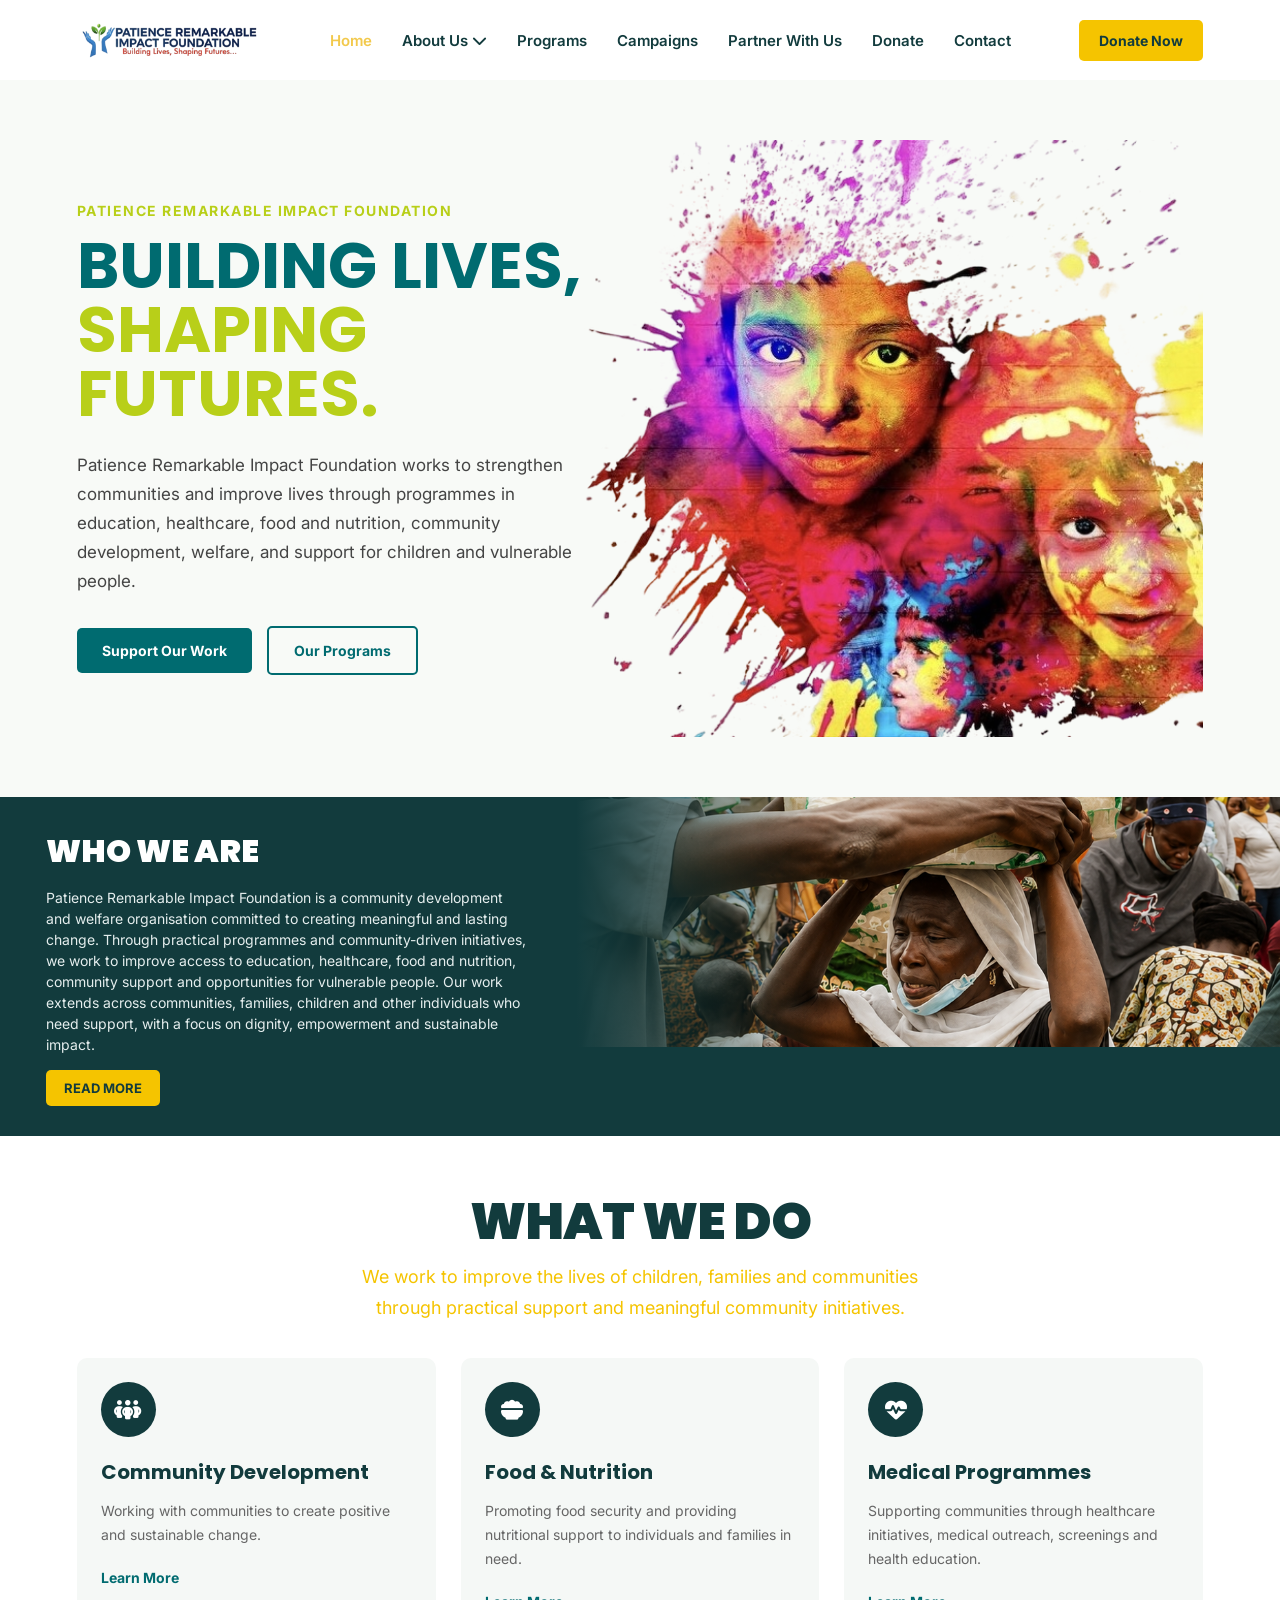
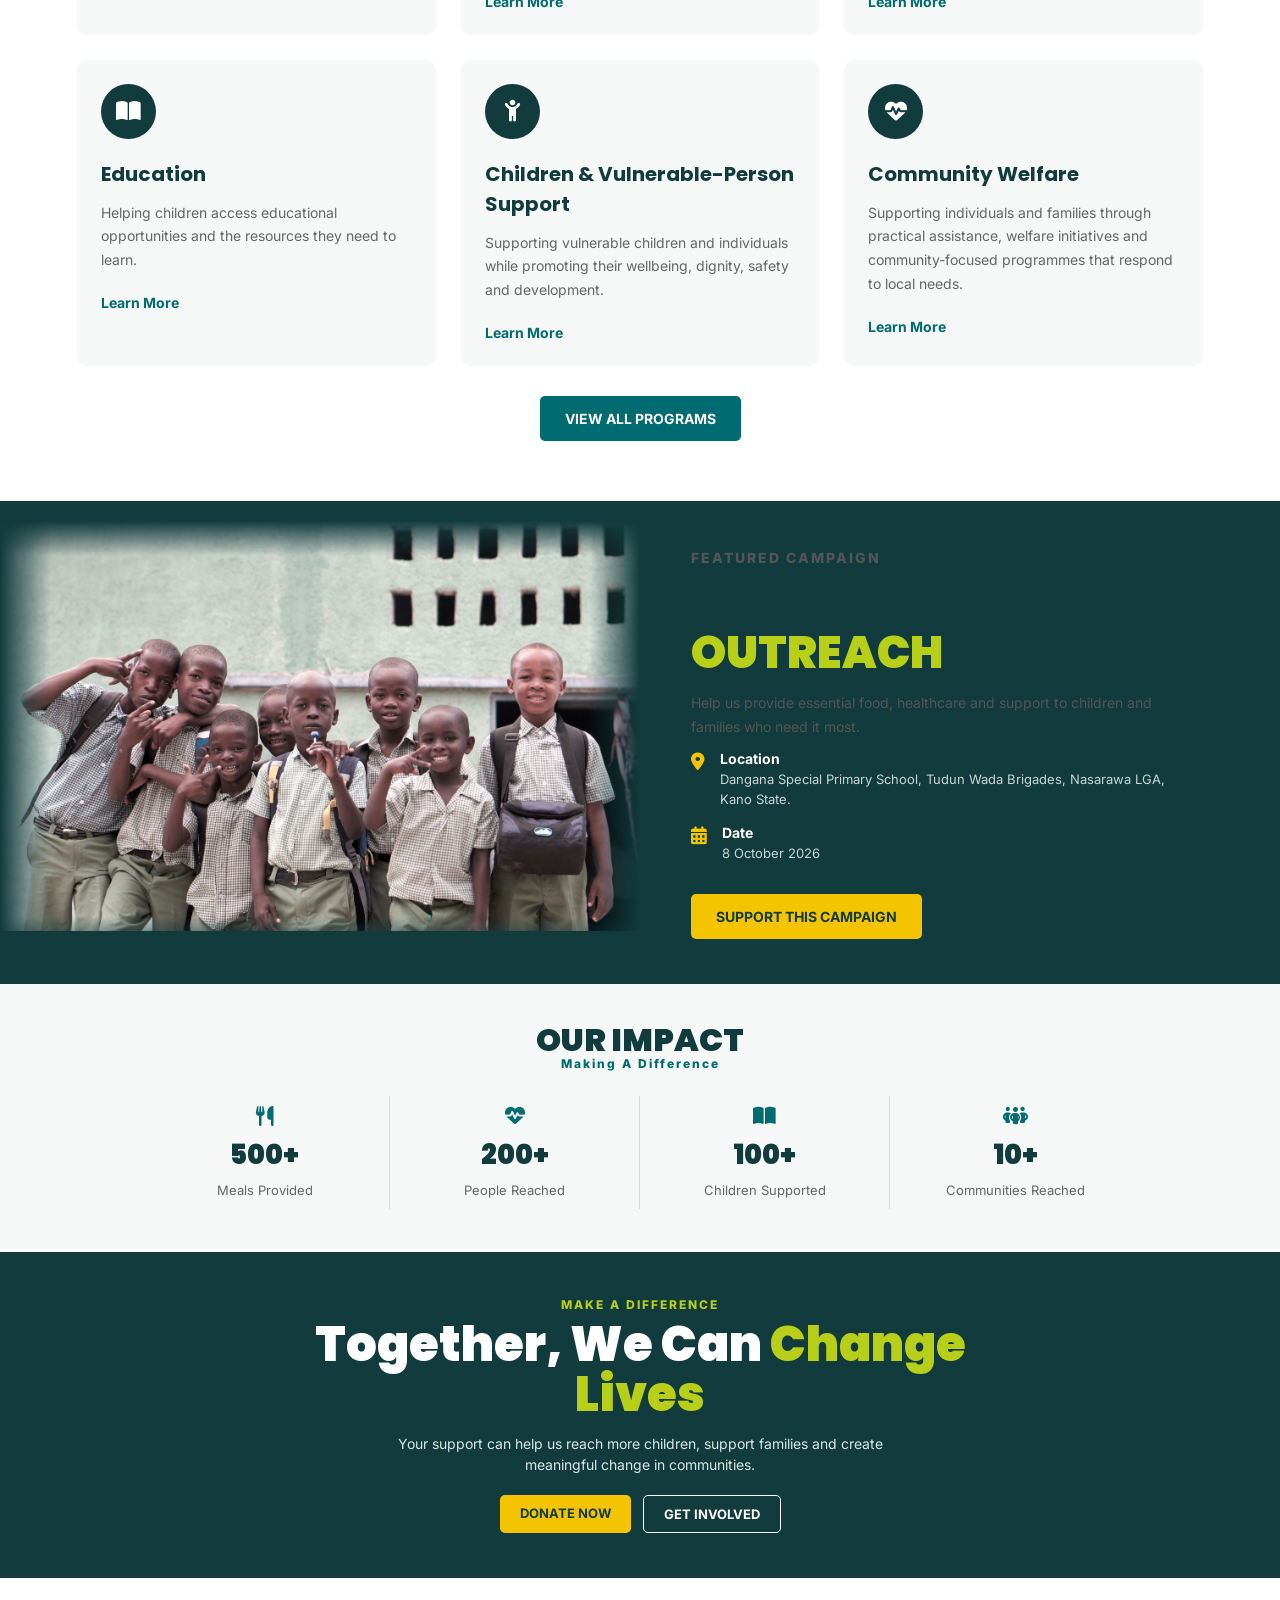
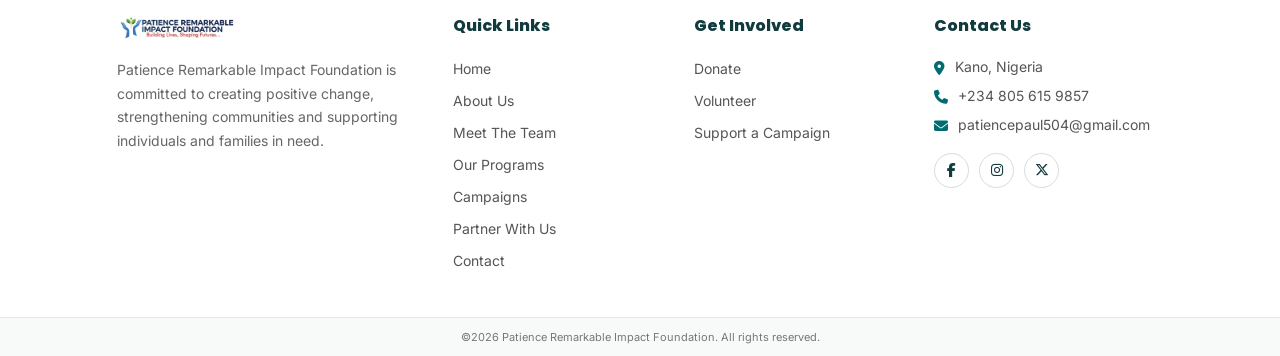
==== commit ea09b970: "fixed the emphasis on children in the footer" ====
--- a/index.html
+++ b/index.html
@@ -359,9 +359,11 @@
           />
 
           <p>
-            Patience Remarkable Impact Foundation is committed to creating
-            positive change and improving the lives of vulnerable children and
-            communities.
+           <p>
+  Patience Remarkable Impact Foundation is committed to creating
+  positive change, strengthening communities and supporting individuals
+  and families in need.
+</p>
           </p>
         </div>
 
--- a/css/style.css
+++ b/css/style.css
@@ -1255,12 +1255,14 @@
   z-index: 1000;
 }
 
-/* Show dropdown when hovering About Us */
-
-.dropdown:hover .dropdown-menu {
-  opacity: 1;
-  visibility: visible;
-  transform: translateY(0);
+/* Show dropdown when hovering About Us — hover-capable devices only.*/
+
+@media (hover: hover) and (pointer: fine) {
+  .dropdown:hover .dropdown-menu {
+    opacity: 1;
+    visibility: visible;
+    transform: translateY(0);
+  }
 }
 
 .dropdown-menu li {
